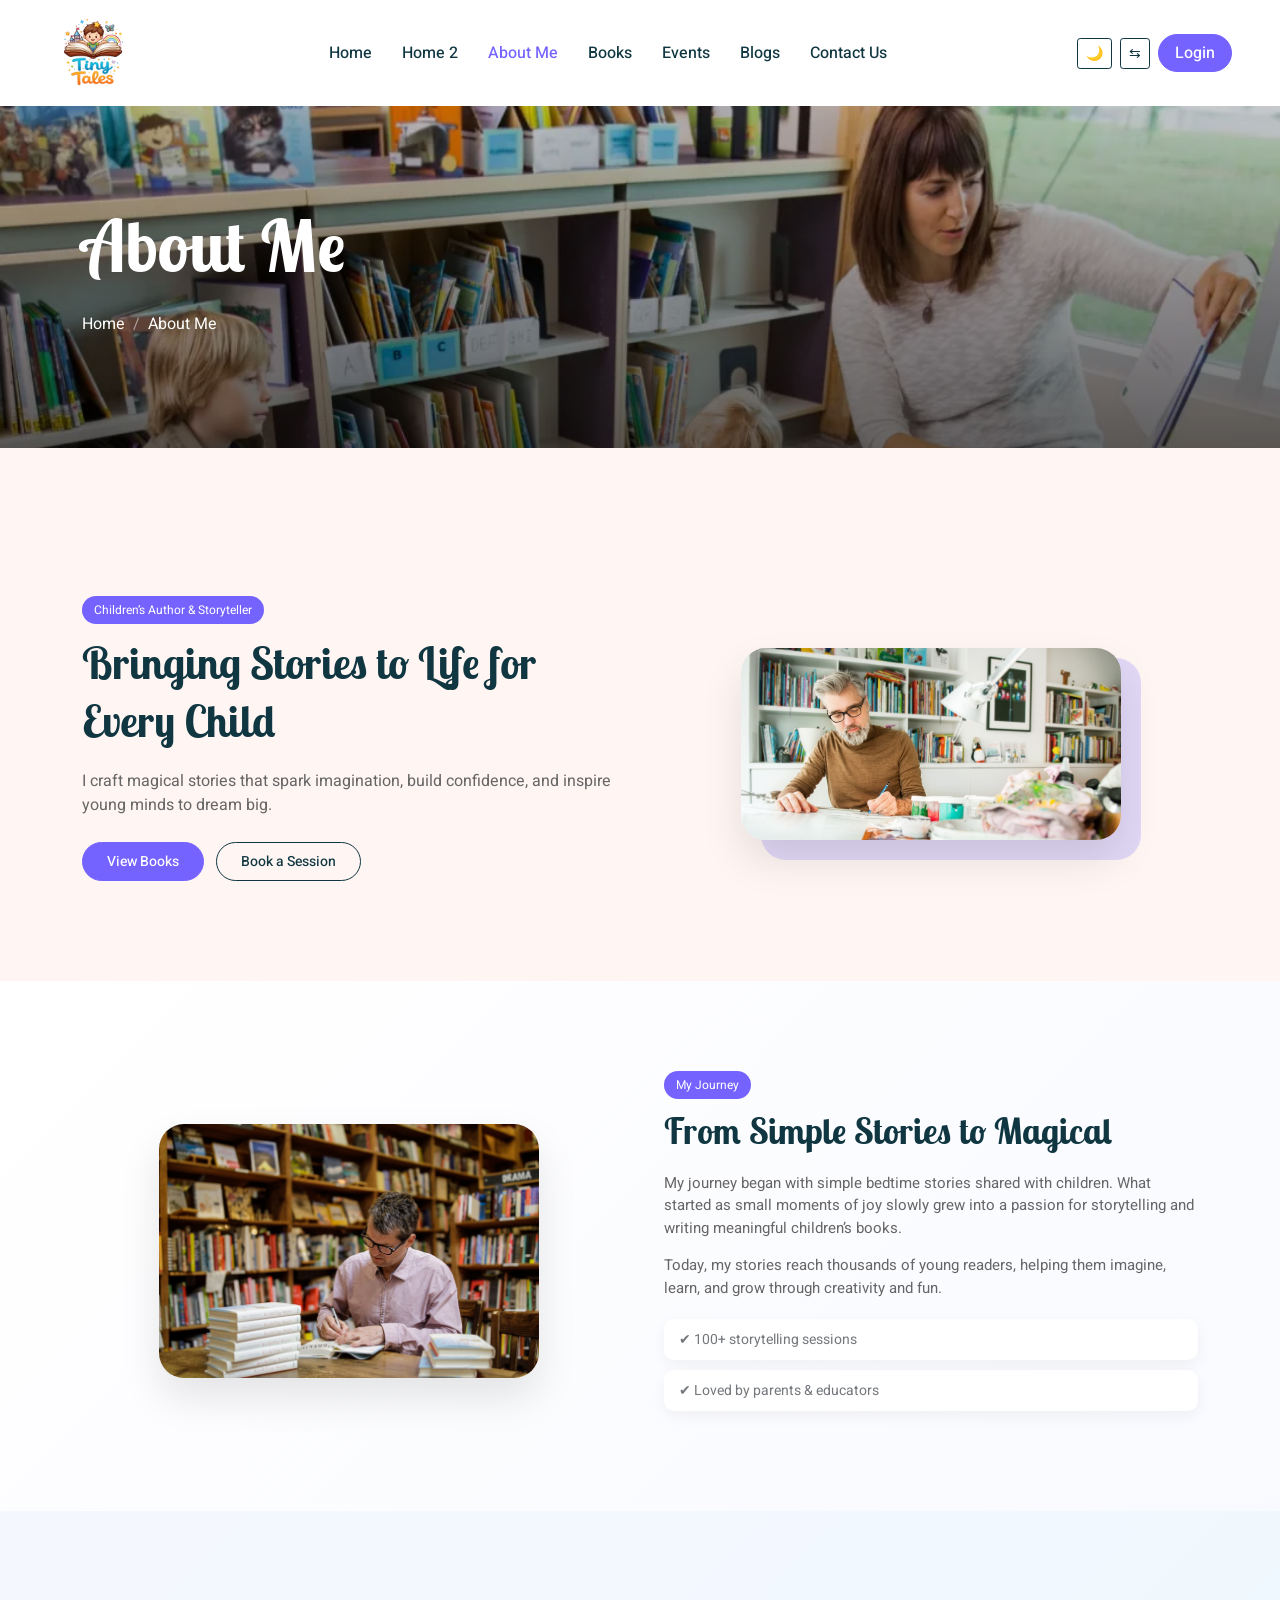
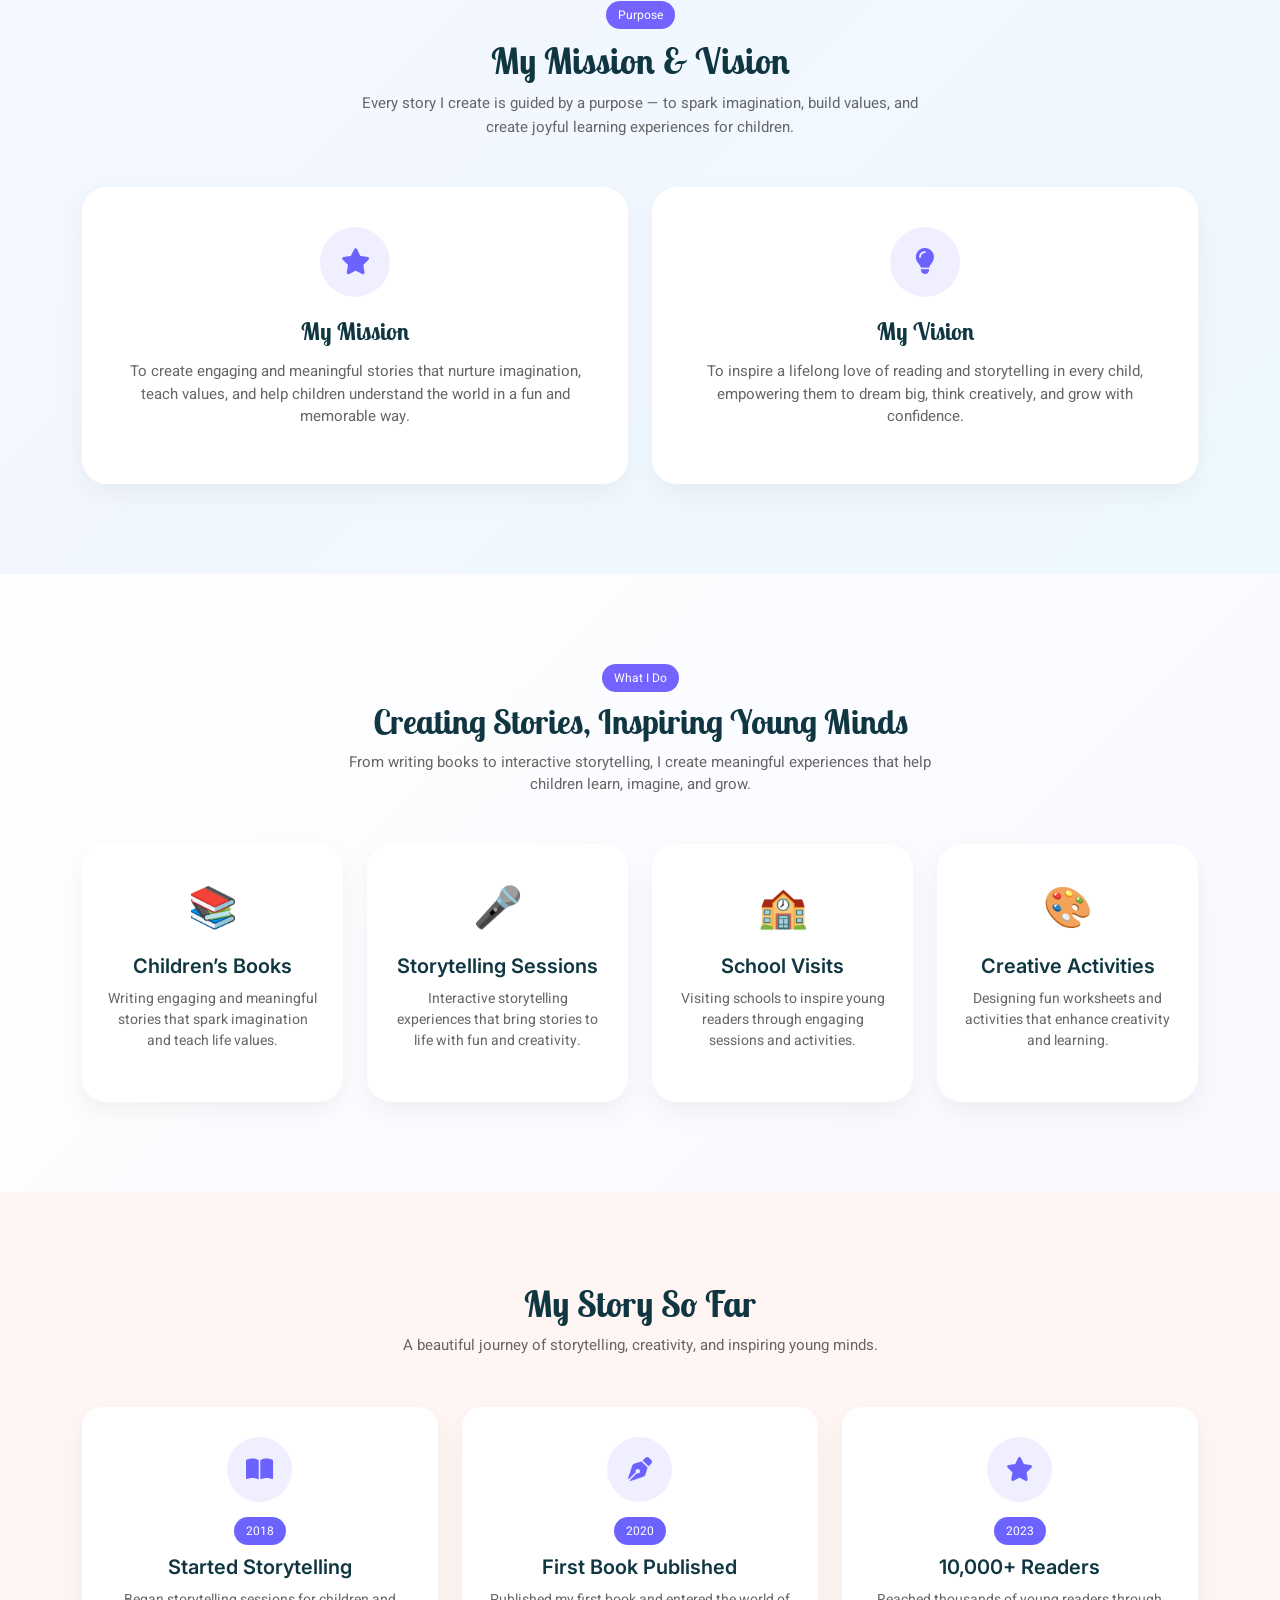
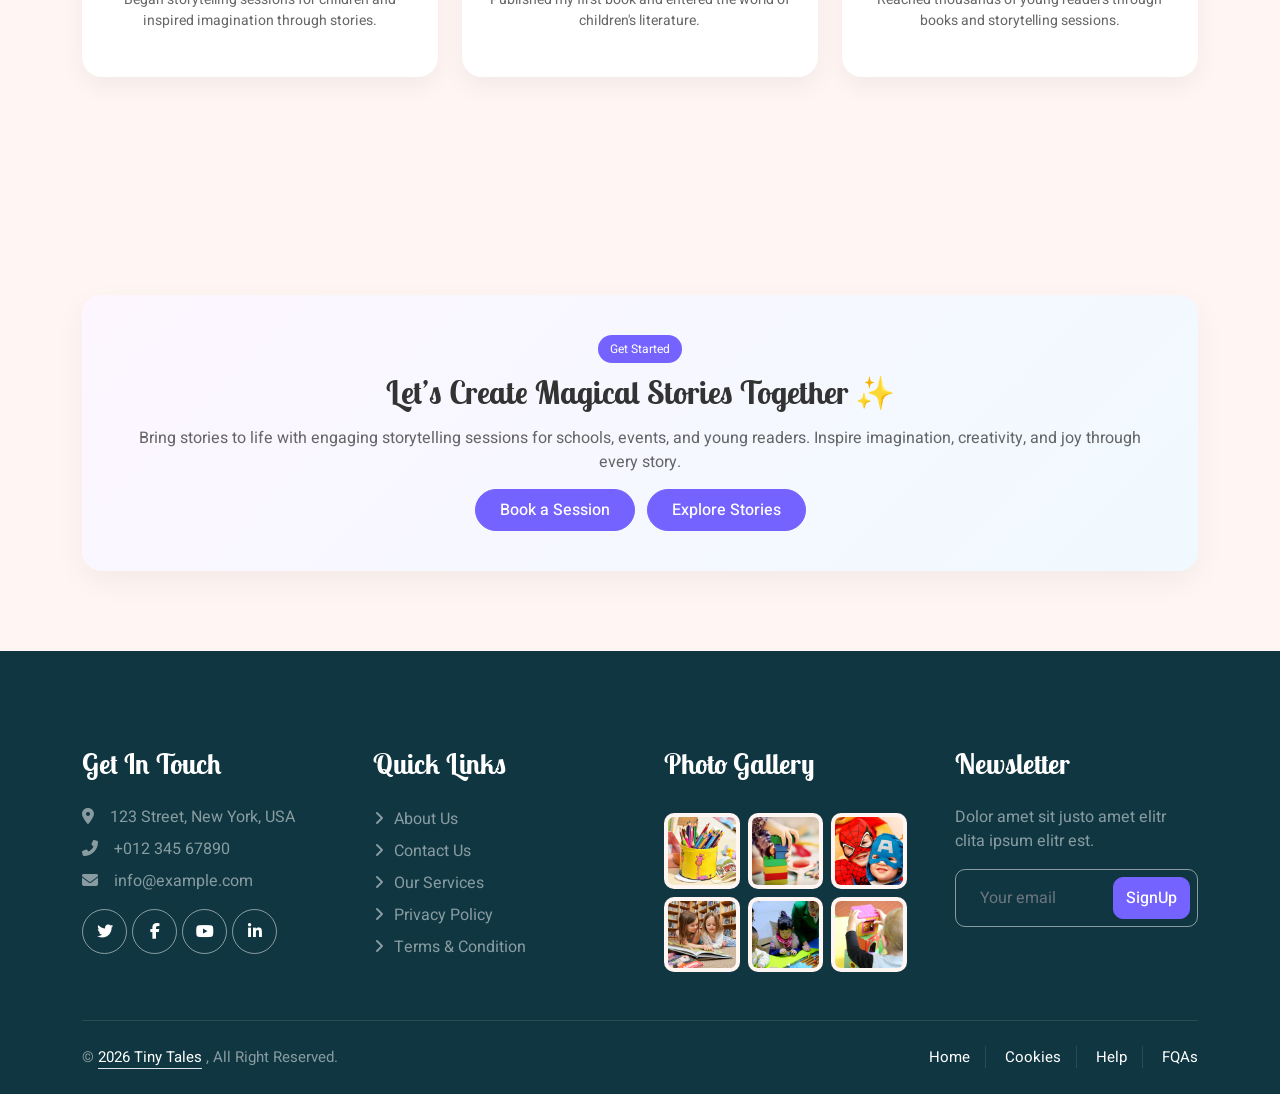
==== about.html @ ae1f5d4c "first commit" ====
<!DOCTYPE html>
<html lang="en">

<head>
    <meta charset="utf-8">
    <title>Tiny Tales</title>
    <meta content="width=device-width, initial-scale=1.0" name="viewport">
    <meta content="" name="keywords">
    <meta content="" name="description">

    <!-- Favicon -->
    <link href="./img/logo1.png" rel="icon">

    <!-- Google Web Fonts -->
    <link rel="preconnect" href="https://fonts.googleapis.com">
    <link rel="preconnect" href="https://fonts.gstatic.com" crossorigin>
    <link href="https://fonts.googleapis.com/css2?family=Heebo:wght@400;500;600&family=Inter:wght@600&family=Lobster+Two:wght@700&display=swap" rel="stylesheet">
    
    <!-- Icon Font Stylesheet -->
    <link href="https://cdnjs.cloudflare.com/ajax/libs/font-awesome/5.10.0/css/all.min.css" rel="stylesheet">
    <link href="https://cdn.jsdelivr.net/npm/bootstrap-icons@1.4.1/font/bootstrap-icons.css" rel="stylesheet">
<link href="https://cdnjs.cloudflare.com/ajax/libs/font-awesome/6.5.0/css/all.min.css" rel="stylesheet">
    <!-- Libraries Stylesheet -->
    <link href="lib/animate/animate.min.css" rel="stylesheet">
    <link href="lib/owlcarousel/assets/owl.carousel.min.css" rel="stylesheet">

    <!-- Customized Bootstrap Stylesheet -->
    <link href="css/bootstrap.min.css" rel="stylesheet">

    <!-- Template Stylesheet -->
    <link href="css/style.css" rel="stylesheet">
</head>

<body>
   
        <!-- Spinner End -->


        <!-- Navbar Start -->
        
<nav class="navbar navbar-expand-lg bg-white navbar-light sticky-top px-4 px-lg-5">
    
    <!-- Logo -->
    <a href="index.html" class="navbar-brand d-flex align-items-center m-0 p-0">
        <img src="./img/logo1.png" alt="Tiny Tales Logo" class="logo-img">
    </a>

    <!-- Toggle -->
    <button class="navbar-toggler" type="button" data-bs-toggle="collapse" data-bs-target="#navbarCollapse">
        <span class="navbar-toggler-icon"></span>
    </button>

    <!-- Menu -->
    <div class="collapse navbar-collapse" id="navbarCollapse">

        <!-- Center menu -->
        <div class="navbar-nav mx-auto text-center">
            <a href="index.html" class="nav-item nav-link ">Home</a>
             <a href="team.html" class="nav-item nav-link">Home 2 </a>
             <a href="about.html" class="nav-item nav-link ">About Me</a>
            <a href="classes.html" class="nav-item nav-link ">Books</a>
             <a href="facility.html" class="nav-item nav-link ">Events</a>
             <a href="appointment.html" class="nav-item nav-link">Blogs</a>
             
            <a href="contact.html" class="nav-item nav-link">Contact Us</a>
        </div>

        <!-- Right side controls -->
        <div class="d-flex align-items-center justify-content-center gap-2 mt-3 mt-lg-0">
            <button id="themeToggle" class="btn btn-sm btn-outline-dark">🌙</button>

            <button id="rtlToggle" class="btn btn-sm btn-outline-dark">
                ⇆
            </button>

            <a href="login.html" class="btn btn-primary rounded-pill px-3">
                Login
            </a>
        </div>

    </div>
</nav>
        <!-- Navbar End -->


        <!-- Page Header End -->
        <div class="container-xxl py-5 page-headerr position-relative mb-5">
            <div class="container py-5">
                <h1 class="display-2 text-white animated slideInDown mb-4">About Me</h1>
                <nav aria-label="breadcrumb animated slideInDown">
                    <ol class="breadcrumb">
                        <li class="breadcrumb-item"><a href="#">Home</a></li>

                        <li class="breadcrumb-item text-white active" aria-current="page">About Me</li>
                    </ol>
                </nav>
            </div>
        </div>
      







<!-- 1. HERO -->
<section class="about-hero-modern">
  <div class="container">
    <div class="row align-items-center g-5">

      <!-- Content -->
   <div class="col-lg-6 text-md-center text-lg-start">

        <span class="tag">Children’s Author & Storyteller</span>

        <h1 class="hero-title">
          Bringing Stories to Life for Every Child 
        </h1>

        <p class="hero-text">
          I craft magical stories that spark imagination, build confidence,
          and inspire young minds to dream big.
        </p>

        <div class="hero-btns">
          <a href="#" class="btn btn-primary rounded-pill px-4 py-2 me-2">
            View Books
          </a>
          <a href="#" class="btn btn-outline-dark rounded-pill px-4 py-2">
            Book a Session
          </a>
        </div>

      </div>

      <!-- Image -->
      <div class="col-lg-6 text-center position-relative">

        <div class="hero-img-wrapper">
          <img src="img/about1.jpg" class="img-fluid hero-img" alt="">
        </div>

      </div>

    </div>
  </div>
</section>
<section class="my-story-section">
  <div class="container">
    <div class="row align-items-center g-5">

      <!-- Image -->
    <div class="col-lg-6 text-center position-relative">
  <div class="hero-img-wrapper">
    <img src="img/journey2.jpg" class="img-fluid hero-img" alt="">
  </div>
</div>

      <!-- Content -->
      <div class="col-lg-6 ">

        <span class="tag ">My Journey</span>

        <h2 class="story-title">
          From Simple Stories to Magical 
        </h2>

        <p class="story-text">
          My journey began with simple bedtime stories shared with children.
          What started as small moments of joy slowly grew into a passion for
          storytelling and writing meaningful children’s books.
        </p>

        <p class="story-text">
          Today, my stories reach thousands of young readers, helping them
          imagine, learn, and grow through creativity and fun.
        </p>

        <!-- Highlights -->
        <div class="story-highlights">

          <div class="highlight-item">
            ✔ 100+ storytelling sessions
          </div>

          <div class="highlight-item">
            ✔ Loved by parents & educators
          </div>

        

        </div>

      </div>

    </div>
  </div>
</section>
<section class="mv-section">
  <div class="container">

    <!-- Title -->
   <div class="text-center mb-5 mv-heading">
  <span class="tag">Purpose</span>

  <h2 class="story-title mb-2">
    My Mission & Vision
  </h2>

  <p class="section-sub mb-0">
    Every story I create is guided by a purpose — to spark imagination,
    build values, and create joyful learning experiences for children.
  </p>
</div>

    <div class="row g-4">

      <!-- Mission -->
      <div class="col-lg-6">
        <div class="mv-card mission-card">

          <div class="mv-icon">
            <i class="fa fa-star"></i>
          </div>

          <h4>My Mission</h4>

          <p>
            To create engaging and meaningful stories that nurture imagination,
            teach values, and help children understand the world in a fun and
            memorable way.
          </p>

        </div>
      </div>

      <!-- Vision -->
      <div class="col-lg-6">
        <div class="mv-card vision-card">

          <div class="mv-icon">
            <i class="fa fa-lightbulb"></i>
          </div>

          <h4>My Vision</h4>

          <p>
            To inspire a lifelong love of reading and storytelling in every child,
            empowering them to dream big, think creatively, and grow with confidence.
          </p>

        </div>
      </div>

    </div>
  </div>
</section>

<section class="what-section">
  <div class="container">

    <!-- Title -->
    <div class="text-center mb-5 what-heading">
      <span class="tag">What I Do</span>
      <h2 class="section-title mb-2">Creating Stories, Inspiring Young Minds</h2>
      <p class="section-sub">
        From writing books to interactive storytelling, I create meaningful
        experiences that help children learn, imagine, and grow.
      </p>
    </div>

    <div class="row g-4">

      <!-- Item 1 -->
      <div class="col-lg-3 col-md-6">
        <div class="what-card text-center">
          <div class="what-icon">📚</div>
          <h5>Children’s Books</h5>
          <p>
            Writing engaging and meaningful stories that spark imagination
            and teach life values.
          </p>
        </div>
      </div>

      <!-- Item 2 -->
      <div class="col-lg-3 col-md-6">
        <div class="what-card text-center">
          <div class="what-icon">🎤</div>
          <h5>Storytelling Sessions</h5>
          <p>
            Interactive storytelling experiences that bring stories to life
            with fun and creativity.
          </p>
        </div>
      </div>

      <!-- Item 3 -->
      <div class="col-lg-3 col-md-6">
        <div class="what-card text-center">
          <div class="what-icon">🏫</div>
          <h5>School Visits</h5>
          <p>
            Visiting schools to inspire young readers through engaging
            sessions and activities.
          </p>
        </div>
      </div>

      <!-- Item 4 -->
      <div class="col-lg-3 col-md-6">
        <div class="what-card text-center">
          <div class="what-icon">🎨</div>
          <h5>Creative Activities</h5>
          <p>
            Designing fun worksheets and activities that enhance creativity
            and learning.
          </p>
        </div>
      </div>

    </div>
  </div>
</section>
<section class="journey-section">
  <div class="container">

    <!-- Title -->
   <div class="text-center  journey-heading">
  <!-- <span class="tag">Journey</span> -->

  <h2 class="story-title">My Story So Far</h2>

  <p class="section-sub mb-0">
    A beautiful journey of storytelling, creativity, and inspiring young minds.
  </p>
</div>

    <div class="row g-4">

      <!-- Item 1 -->
     <div class="col-lg-4 col-md-6">
  <div class="journey-card text-center">
          <div class="icon">
            <i class="fa-solid fa-book-open"></i>
          </div>
          <span class="year">2018</span>
          <h5>Started Storytelling</h5>
          <p>
            Began storytelling sessions for children and inspired imagination through stories.
          </p>
        </div>
      </div>

      <!-- Item 2 -->
      <div class="col-lg-4 col-md-6">
        <div class="journey-card">
          <div class="icon">
            <i class="fa-solid fa-pen-nib"></i>
          </div>
          <span class="year">2020</span>
          <h5>First Book Published</h5>
          <p>
            Published my first book and entered the world of children's literature.
          </p>
        </div>
      </div>

      <!-- Item 3 -->
      <div class="col-lg-4 col-md-6 mx-md-auto">
        <div class="journey-card">
          <div class="icon">
            <i class="fa-solid fa-star"></i>
          </div>
          <span class="year">2023</span>
          <h5>10,000+ Readers</h5>
          <p>
            Reached thousands of young readers through books and storytelling sessions.
          </p>
        </div>
      </div>

    </div>
  </div>
</section>



<section class="about-cta-modern mt-5">
  <div class="container">

    <div class="cta-box text-center">

      <span class="tag">Get Started</span>

      <h2 class="cta-title">
        Let’s Create Magical Stories Together ✨
      </h2>

      <p class="cta-text">
        Bring stories to life with engaging storytelling sessions for schools,
        events, and young readers. Inspire imagination, creativity, and joy
        through every story.
      </p>

      <div class="cta-buttons">
        <a href="#" class="btn btn-primary rounded-pill px-4 py-2 me-2">
          Book a Session
        </a>

        <a href="#" class="btn btn-primary rounded-pill px-4 py-2">
          Explore Stories
        </a>
      </div>

    </div>

  </div>
</section>


        <!-- Footer Start -->
        <div class="container-fluid bg-dark text-white-50 footer pt-5 mt5 wow fadeIn" data-wow-delay="0.1s">
            <div class="container py-5">
                <div class="row g-5">
                    <div class="col-lg-3 col-md-6">
                        <h3 class="text-white mb-4">Get In Touch</h3>
                        <p class="mb-2"><i class="fa fa-map-marker-alt me-3"></i>123 Street, New York, USA</p>
                        <p class="mb-2"><i class="fa fa-phone-alt me-3"></i>+012 345 67890</p>
                        <p class="mb-2"><i class="fa fa-envelope me-3"></i>info@example.com</p>
                        <div class="d-flex pt-2">
                            <a class="btn btn-outline-light btn-social" href=""><i class="fab fa-twitter"></i></a>
                            <a class="btn btn-outline-light btn-social" href=""><i class="fab fa-facebook-f"></i></a>
                            <a class="btn btn-outline-light btn-social" href=""><i class="fab fa-youtube"></i></a>
                            <a class="btn btn-outline-light btn-social" href=""><i class="fab fa-linkedin-in"></i></a>
                        </div>
                    </div>
                    <div class="col-lg-3 col-md-6">
                        <h3 class="text-white mb-4">Quick Links</h3>
                        <a class="btn btn-link text-white-50" href="">About Us</a>
                        <a class="btn btn-link text-white-50" href="">Contact Us</a>
                        <a class="btn btn-link text-white-50" href="">Our Services</a>
                        <a class="btn btn-link text-white-50" href="">Privacy Policy</a>
                        <a class="btn btn-link text-white-50" href="">Terms & Condition</a>
                    </div>
                    <div class="col-lg-3 col-md-6">
                        <h3 class="text-white mb-4">Photo Gallery</h3>
                        <div class="row g-2 pt-2">
                            <div class="col-4">
                                <img class="img-fluid rounded bg-light p-1" src="img/classes-1.jpg" alt="">
                            </div>
                            <div class="col-4">
                                <img class="img-fluid rounded bg-light p-1" src="img/classes-2.jpg" alt="">
                            </div>
                            <div class="col-4">
                                <img class="img-fluid rounded bg-light p-1" src="img/classes-3.jpg" alt="">
                            </div>
                            <div class="col-4">
                                <img class="img-fluid rounded bg-light p-1" src="img/classes-4.jpg" alt="">
                            </div>
                            <div class="col-4">
                                <img class="img-fluid rounded bg-light p-1" src="img/classes-5.jpg" alt="">
                            </div>
                            <div class="col-4">
                                <img class="img-fluid rounded bg-light p-1" src="img/classes-6.jpg" alt="">
                            </div>
                        </div>
                    </div>
                    <div class="col-lg-3 col-md-6">
                        <h3 class="text-white mb-4">Newsletter</h3>
                        <p>Dolor amet sit justo amet elitr clita ipsum elitr est.</p>
                        <div class="position-relative mx-auto" style="max-width: 400px;">
                            <input class="form-control bg-transparent w-100 py-3 ps-4 pe-5" type="text" placeholder="Your email">
                            <button type="button" class="btn btn-primary py-2 position-absolute top-0 end-0 mt-2 me-2">SignUp</button>
                        </div>
                    </div>
                </div>
            </div>
            <div class="container">
                <div class="copyright">
                    <div class="row">
                       <div class="col-md-6 text-center text-md-start mb-3 mb-md-0">
                            &copy; <a class="border-bottom" href="#"> 2026 Tiny Tales</a> , All Right Reserved. 
							
							
                        </div>
                        <div class="col-md-6 text-center text-md-end">
                            <div class="footer-menu">
                                <a href="">Home</a>
                                <a href="">Cookies</a>
                                <a href="">Help</a>
                                <a href="">FQAs</a>
                            </div>
                        </div>
                    </div>
                </div>
            </div>
        </div>
        <!-- Footer End -->


        <!-- Back to Top -->
        <a href="#" class="btn btn-lg btn-primary btn-lg-square back-to-top"><i class="bi bi-arrow-up"></i></a>
    </div>

    <!-- JavaScript Libraries -->
    <script src="https://code.jquery.com/jquery-3.4.1.min.js"></script>
    <script src="https://cdn.jsdelivr.net/npm/bootstrap@5.0.0/dist/js/bootstrap.bundle.min.js"></script>
    <script src="lib/wow/wow.min.js"></script>
    <script src="lib/easing/easing.min.js"></script>
    <script src="lib/waypoints/waypoints.min.js"></script>
    <script src="lib/owlcarousel/owl.carousel.min.js"></script>
  <script src="js/theme-rtl.js"></script>
    <!-- Template Javascript -->
    <script src="js/main.js"></script>
</body>

</html>
---- css/style.css ----
/********** Template CSS **********/
:root {
    --primary: #7563ff;
    --light: #ddd8ff;
    --dark: #103741;
}

.back-to-top {
    position: fixed;
    display: none;
    right: 45px;
    bottom: 45px;
    z-index: 99;
}



.btn-primary {
    background-color: var(--primary) !important;
    border-color: var(--primary) !important;
}

.bg-primary {
    background-color: var(--primary) !important;
}

.text-primary {
    color: var(--primary) !important;
}

.border-primary {
    border-color: var(--primary) !important;
}







.navbar {
    min-height: 60px;
}

.logo-img {
    max-height: 90px;
    width: auto;
     image-rendering: -webkit-optimize-contrast; /* sharper */
}

/* Tablet */
@media (max-width: 1024px) {
    .logo-img {
        max-height: 70px;
    }
}

/* Mobile */
@media (max-width: 768px) {
    .logo-img {
        max-height: 75px;
    }
}
@media (max-width: 991px) {
    .navbar-collapse {
        position: absolute;
        top: 100%;
        left: 0;
        width: 100%;
        background: #ffffff;
        z-index: 999;
        padding: 15px;
        box-shadow: 0 8px 20px rgba(0,0,0,0.1);
    }
}
@media (max-width: 991px) {
    .navbar-nav {
        text-align: center;
    }

    .navbar-nav .nav-link {
        padding: 10px 0;
        font-size: 16px;
    }

    .navbar .d-flex {
        flex-direction: column;
        align-items: center;
    }

    .navbar .btn {
        width: 100%;
        max-width: 200px;
    }
}

.hero-img {
    width: 100%;
    max-width: 500px;
    margin-top: 10px;
    height: auto;
    border-radius: 20px;
    box-shadow: 0 10px 30px rgba(0,0,0,0.1);
}
.author-card {
    background: #fff;
    border-radius: 15px;
    transition: 0.3s;
    height: 100%;
    box-shadow: 0 5px 20px rgba(0,0,0,0.05);
}

.author-card:hover {
    transform: translateY(-10px);
    box-shadow: 0 10px 30px rgba(0,0,0,0.1);
}

.author-card h5 {
    font-weight: 600;
    margin-bottom: 10px;
}

.author-card p {
    font-size: 14px;
    color: #666;
}

/* Mobile */
@media (max-width: 768px) {
    .author-card {
        padding: 20px;
    }
}
.cta-box {
    background: linear-gradient(135deg, #fdf6ff, #f0f9ff);
    border-radius: 20px;
    padding: 40px;
    box-shadow: 0 10px 30px rgba(0,0,0,0.05);
}

.cta-img img {
    width: 100%;
    height: 100%;
    max-height: 350px;
    object-fit: cover;
    border-radius: 15px;
}

.cta-title {
    font-size: 32px;
    font-weight: 700;
    color: #333;
}

.cta-text {
    color: #555;
    margin: 15px 0 25px;
    font-size: 16px;
}

/* Tablet */
@media (max-width: 992px) {
    .cta-title {
        font-size: 26px;
    }
}

/* Mobile */
@media (max-width: 768px) {
    .cta-box {
        padding: 25px;
        text-align: center;
    }

    .cta-img img {
        max-height: 250px;
    }
}
.book-card-elegant {
    background: #ffffff;
    border-radius: 25px;
    overflow: hidden;
    transition: all 0.4s ease;
    box-shadow: 0 10px 30px rgba(0,0,0,0.05);
    height: 100%;
}

.book-card-elegant:hover {
    transform: translateY(-8px);
    box-shadow: 0 20px 40px rgba(0,0,0,0.08);
}

.book-img {
    width: 100%;
    aspect-ratio: 3 / 4;   /* perfect for book covers */
    overflow: hidden;
    border-radius: 20px 20px 0 0;
}

.book-img img {
    width: 100%;
    height: 100%;
    object-fit: cover;
    transition: 0.4s ease;
}

.book-card-elegant:hover .book-img img {
    transform: scale(1.05);
}

/* Body */
.book-body {
    padding: 25px;
    text-align: center;
}

.book-body h5 {
    font-weight: 600;
    margin-bottom: 10px;
}

.book-body p {
    font-size: 14px;
    color: #777;
    margin-bottom: 15px;
}

/* Meta */
.meta {
    display: flex;
    justify-content: center;
    gap: 15px;
    font-size: 13px;
    color: #999;
    margin-bottom: 20px;
}

/* Rounded Button (important) */
.btn-rounded {
    display: inline-block;
    padding: 10px 22px;
    border-radius: 50px;
    background: linear-gradient(135deg, #6C63FF, #8B7CFF);
    color: #fff;
    font-size: 14px;
    transition: 0.3s;
    text-decoration: none;
}

.btn-rounded:hover {
    background: linear-gradient(135deg, #5a52e0, #7a6cff);
    color: #fff;
}

/* Responsive */
@media (max-width: 768px) {
    .book-img img {
        height: 200px;
    }
}
.trust-strip {
    background: linear-gradient(135deg, #f8f9ff, #eef9ff);
    border-radius: 20px;
    padding: 40px 20px;
    box-shadow: 0 10px 30px rgba(0,0,0,0.05);
}

.trust-item h2 {
    font-size: 36px;
    font-weight: 700;
    color: #6C63FF;
    margin-bottom: 5px;
}

.trust-item p {
    font-size: 14px;
    color: #666;
    margin: 0;
}

/* Divider effect (desktop only) */
@media (min-width: 992px) {
    .trust-item {
        border-right: 1px solid rgba(0,0,0,0.05);
    }
    .trust-item:last-child {
        border-right: none;
    }
}

/* Mobile */
@media (max-width: 768px) {
    .trust-item h2 {
        font-size: 28px;
    }
}
/* SECTION */
.about-hero-modern {
    padding: 100px 0;
  
    position: relative;
    overflow: hidden;
}

/* TAG */
.tag {
    display: inline-block;
    background: rgba(108, 99, 255, 0.1);
    color: #6C63FF;
    padding: 6px 14px;
    border-radius: 50px;
    font-size: 13px;
    margin-bottom: 15px;
}

/* TITLE */
.hero-title {
    font-size: 44px;
    font-weight: 700;
    line-height: 1.3;
    margin-bottom: 20px;
    text-align: start;
}

/* TEXT */
.hero-text {
    font-size: 16px;
    color: #666;
    margin-bottom: 25px;
}

/* IMAGE WRAPPER */
.hero-img-wrapper {
    position: relative;
    display: inline-block;
}

/* IMAGE */
.hero-img {
    max-width: 380px;
    border-radius: 25px;
    box-shadow: 0 20px 40px rgba(0,0,0,0.1);
    transition: 0.4s;
}

/* FLOAT EFFECT */
.hero-img-wrapper::before {
    content: "";
    position: absolute;
    width: 100%;
    height: 100%;
    background: #6C63FF;
    top: 20px;
    left: 20px;
    border-radius: 25px;
    z-index: -1;
    opacity: 0.2;
}

/* HOVER */
.hero-img:hover {
    transform: translateY(-10px);
}

/* BUTTONS */
.hero-btns .btn {
    font-size: 14px;
}

/* RESPONSIVE */
@media (max-width: 768px) {

    .about-hero-modern {
        text-align: center;
        padding: 70px 0;
    }

    .hero-title {
        font-size: 28px;
    }

    .hero-img {
        margin-top: 30px;
    }

    .hero-img-wrapper::before {
        top: 10px;
        left: 10px;
    }
}
/* SECTION */
.my-story-section {
    padding: 90px 0;
    background: linear-gradient(135deg, #ffffff, #f9faff);
}

/* TAG */
.tag {
    display: inline-block;
    background: rgba(108, 99, 255, 0.1);
    color: #6C63FF;
    padding: 6px 14px;
    border-radius: 50px;
    font-size: 13px;
    margin-bottom: 15px;
}

/* TITLE */
.story-title {
    font-size: 36px;
    font-weight: 700;
    margin-bottom: 20px;
}

/* TEXT */
.story-text {
    color: #666;
    font-size: 15px;
    margin-bottom: 15px;
}

/* IMAGE */
.story-img-wrapper {
    position: relative;
    display: inline-block;
}

.story-img {
    max-width: 400px;
    border-radius: 25px;
    box-shadow: 0 20px 40px rgba(0,0,0,0.1);
}

/* BACK SHAPE */
.story-img-wrapper::before {
    content: "";
    position: absolute;
    width: 100%;
    height: 100%;
    background: #6C63FF;
    top: 20px;
    left: 20px;
    border-radius: 25px;
    z-index: -1;
    opacity: 0.2;
}

/* HIGHLIGHTS */
.story-highlights {
    margin-top: 20px;
}

.highlight-item {
    background: #fff;
    padding: 10px 15px;
    border-radius: 10px;
    margin-bottom: 10px;
    font-size: 14px;
    box-shadow: 0 5px 15px rgba(0,0,0,0.05);
}

/* RESPONSIVE */
@media (max-width: 768px) {

    .my-story-section {
        text-align: center;
        padding: 60px 0;
    }

    .story-title {
        font-size: 26px;
    }

    .story-img {
        margin-bottom: 30px;
    }

    .story-img-wrapper::before {
        top: 10px;
        left: 10px;
    }
}
/* SECTION */
.mv-section {
    padding: 90px 0;
    background: linear-gradient(135deg, #f5f7ff, #eef9ff);
}

/* TITLE */
.section-title {
    font-size: 34px;
    font-weight: 700;
}

.section-sub {
    color: #666;

    font-size: 15px;
}

/* TAG */
.tag {
    display: inline-block;
    background: rgba(108, 99, 255, 0.1);
    color: #6C63FF;
    padding: 6px 14px;
    border-radius: 50px;
    font-size: 13px;
    margin-bottom: 10px;
}

/* CARD */
.mv-card {
    background: #fff;
    padding: 40px;
    border-radius: 25px;
    text-align: center;
    position: relative;
    overflow: hidden;
    transition: 0.4s;
    box-shadow: 0 10px 30px rgba(0,0,0,0.05);
}

/* ICON */
.mv-icon {
    width: 70px;
    height: 70px;
    background: rgba(108, 99, 255, 0.1);
    color: #6C63FF;
    font-size: 26px;
    display: flex;
    align-items: center;
    justify-content: center;
    border-radius: 50%;
    margin: 0 auto 20px;
}

/* TEXT */
.mv-card h4 {
    font-weight: 600;
    margin-bottom: 15px;
}

.mv-card p {
    color: #666;
    font-size: 15px;
}

/* HOVER EFFECT */
.mv-card:hover {
    transform: translateY(-10px);
    box-shadow: 0 20px 50px rgba(0,0,0,0.1);
}

/* GRADIENT BORDER EFFECT */
.mv-card::before {
    content: "";
    position: absolute;
    inset: 0;
    border-radius: 25px;
    padding: 2px;
    background: linear-gradient(135deg,#6C63FF,#8B7CFF);
    -webkit-mask:
        linear-gradient(#fff 0 0) content-box,
        linear-gradient(#fff 0 0);
    -webkit-mask-composite: xor;
            mask-composite: exclude;
    opacity: 0;
    transition: 0.3s;
}

.mv-card:hover::before {
    opacity: 1;
}

/* RESPONSIVE */
@media (max-width: 768px) {

    .mv-section {
        padding: 60px 0;
    }

    .section-title {
        font-size: 26px;
    }

    .mv-card {
        padding: 25px;
    }
}
/* reduce gap between heading & text */
.mv-heading .section-title {
    margin-bottom: 8px;   /* reduce space */
}

.mv-heading .section-sub {
    margin-top: 0;
    line-height: 1.6;
    max-width: 600px;
    margin-left: auto;
    margin-right: auto;
}
/* SECTION */
.what-section {
    padding: 90px 0;
    background: linear-gradient(135deg, #ffffff, #f7f9ff);
}

/* HEADING */
.what-heading .section-title {
    font-size: 34px;
    font-weight: 700;
}

.what-heading .section-sub {
    color: #666;
    max-width: 600px;
    margin: auto;
}

/* CARD */
.what-card {
    background: #fff;
    padding: 35px 25px;
    border-radius: 25px;
    transition: 0.4s;
    box-shadow: 0 10px 25px rgba(0,0,0,0.05);
    height: 100%;
}

/* ICON */
.what-icon {
    font-size: 40px;
    margin-bottom: 15px;
}

/* TITLE */
.what-card h5 {
    font-weight: 600;
    margin-bottom: 10px;
}

/* TEXT */
.what-card p {
    font-size: 14px;
    color: #666;
}

/* HOVER EFFECT */
.what-card:hover {
    transform: translateY(-10px);
    box-shadow: 0 20px 45px rgba(0,0,0,0.1);
}

/* RESPONSIVE */
@media (max-width: 768px) {
    .what-section {
        padding: 60px 0;
    }

    .what-heading .section-title {
        font-size: 26px;
    }
}
/* ICON */
.journey-card .icon {
    width: 70px;
    height: 70px;
    margin: 0 auto 15px;
    border-radius: 50%;
    background: rgba(108, 99, 255, 0.1);
    color: #6C63FF;
    display: flex;
    align-items: center;
    justify-content: center;
    font-size: 26px;
    transition: 0.3s;
}

/* HOVER ICON */
.journey-card:hover .icon {
    background: #6C63FF;
    color: #fff;
    transform: scale(1.1);
}
.journey-heading .section-title {
    margin-bottom: 6px;
}

.journey-heading .section-sub {
    margin-top: 0;
    line-height: 1.5;
    max-width: 600px;
    margin-left: auto;
    margin-right: auto;
}
/* CARD */
.journey-card {
    background: #fff;
    padding: 30px 20px;
    border-radius: 20px;
    text-align: center;
    transition: 0.3s;
    box-shadow: 0 10px 25px rgba(0,0,0,0.05);
    height: 100%;
}

/* ICON */
.journey-card .icon {
    width: 65px;
    height: 65px;
    border-radius: 50%;
    background: rgba(108, 99, 255, 0.1);
    color: #6C63FF;
    display: flex;
    align-items: center;
    justify-content: center;
    font-size: 24px;
    margin: 0 auto 15px;
}

/* YEAR */
.journey-card .year {
    display: inline-block;
    background: #6C63FF;
    color: #fff;
    padding: 4px 12px;
    border-radius: 20px;
    font-size: 12px;
    margin-bottom: 10px;
}

/* TEXT */
.journey-card h5 {
    font-weight: 600;
    margin-bottom: 8px;
}

.journey-card p {
    font-size: 14px;
    color: #666;
}

/* HOVER */
.journey-card:hover {
    transform: translateY(-8px);
    box-shadow: 0 20px 40px rgba(0,0,0,0.08);
}

.journey-card:hover .icon {
    background: #6C63FF;
    color: #fff;
}

/* RESPONSIVE */
@media (max-width:768px){
    .journey-card {
        padding: 25px 15px;
    }
}
/* ================= SECTION ================= */
.journey-section {
    padding: 90px 0;
}

/* ================= HEADING ================= */
.journey-heading {
    margin-bottom: 50px;
}

.journey-heading .tag {
    display: inline-block;
    margin-bottom: 10px;
    padding: 5px 14px;
    background: #eee;
    border-radius: 50px;
    font-size: 13px;
}

.journey-heading .story-title {
    margin-bottom: 8px;
    font-weight: 700;
}

.journey-heading .section-sub {
    max-width: 600px;
    margin: 0 auto;
    line-height: 1.6;
    color: #666;
}

/* ================= CARD ================= */
.journey-card {
    background: #fff;
    padding: 30px 25px;
    border-radius: 20px;
    transition: 0.3s;
    height: 100%;
    box-shadow: 0 10px 25px rgba(0,0,0,0.05);
}

/* ICON */
.journey-card .icon {
    width: 65px;
    height: 65px;
    margin: 0 auto 15px;
    border-radius: 50%;
    background: rgba(108, 99, 255, 0.1);
    color: #6C63FF;
    display: flex;
    align-items: center;
    justify-content: center;
    font-size: 24px;
}

/* YEAR */
.journey-card .year {
    display: inline-block;
    margin-bottom: 10px;
    padding: 5px 12px;
    border-radius: 20px;
    background: #6C63FF;
    color: #fff;
    font-size: 12px;
}

/* TEXT */
.journey-card h5 {
    margin-bottom: 10px;
    font-weight: 600;
}

.journey-card p {
    color: #666;
    font-size: 14px;
}

/* HOVER */
.journey-card:hover {
    transform: translateY(-8px);
    box-shadow: 0 20px 40px rgba(0,0,0,0.1);
}

.journey-card:hover .icon {
    background: #6C63FF;
    color: #fff;
}
.books-page {
  background: #fff;
}

/* CARD */
.book-card {
  background: #fff;
  border-radius: 20px;
  overflow: hidden;
  transition: 0.3s;
  box-shadow: 0 10px 25px rgba(0,0,0,0.05);
  height: 100%;
}

.book-img {
  height: 260px;
  overflow: hidden;
}

.book-img img {
  width: 100%;
  height: 100%;
  object-fit: cover;
  transition: 0.4s;
}

.book-body {
  padding: 20px;
  text-align: center;
}

.book-body h5 {
  font-weight: 600;
  margin-bottom: 6px;
}

.meta {
  font-size: 13px;
  color: #6C63FF;
  margin-bottom: 15px;
}

/* BUTTON */
.btn-rounded {
  padding: 8px 18px;
  border-radius: 50px;
  background: #6C63FF;
  color: #fff;
  text-decoration: none;
  display: inline-block;
}
.book-img {
  width: 100%;
  aspect-ratio: 2 / 3;   /* 👈 perfect for books */
  overflow: hidden;
  border-radius: 16px 16px 0 0;
  background: #f5f5f5;
}

.book-img img {
  width: 100%;
  height: 100%;
  object-fit: cover;
  object-position: center;
  display: block;
}
/* HOVER */
.book-card:hover {
  transform: translateY(-8px);
}

.book-card:hover img {
  transform: scale(1.08);
}

/* DARK MODE */
html[data-theme="dark"] .books-page {
  background: #000;
}

html[data-theme="dark"] .book-card {
  background: #111;
  border: 1px solid rgba(255,255,255,0.08);
}

html[data-theme="dark"] .book-body h5 {
  color: #fff;
}

html[data-theme="dark"] .meta {
  color: #8B7CFF;
}
/* GLOBAL */
section {
  padding: 80px 0;
}

.section-title h2 {
  font-size: 32px;
  font-weight: 700;
  margin-bottom: 10px;
}

/* .section-title p {
  color: #777;
  max-width: 600px;
  margin: auto;
} */

/* WHY BOOKS */
.why-books {
  background: linear-gradient(to right, #f9fafc, #eef1f5);
}

.why-card {
  background: rgba(255,255,255,0.7);
  backdrop-filter: blur(10px);
  border-radius: 20px;
  padding: 30px;
  text-align: center;
  transition: 0.3s;
  box-shadow: 0 10px 25px rgba(0,0,0,0.08);
}

.why-card:hover {
  transform: translateY(-10px);
  box-shadow: 0 20px 40px rgba(0,0,0,0.12);
}

.why-card .icon {
  font-size: 40px;
  margin-bottom: 15px;
}

/* AUTHOR SECTION */
.author-section {
  background: #fff;
}

.author-img {
  border-radius: 20px;
  overflow: hidden;
  box-shadow: 0 15px 40px rgba(0,0,0,0.1);
}

.author-img img {
  width: 100%;
  height: 100%;
  object-fit: cover;
}

.author-content h2 {
  font-size: 30px;
  margin-bottom: 20px;
}

.author-content p {
  color: #555;
  line-height: 1.7;
}

/* VIDEO */
.video-section {
  background: linear-gradient(to right, #f1f4f9, #e8ecf2);
}

.video-wrapper {
  margin-top: 30px;
  border-radius: 20px;
  overflow: hidden;
  box-shadow: 0 15px 40px rgba(0,0,0,0.15);
}

.video-wrapper iframe {
  width: 100%;
  height: 450px;
  border: none;
}

/* RESPONSIVE */
@media(max-width:768px){

  section {
    padding: 60px 0;
  }

  .section-title h2 {
    font-size: 24px;
  }

  .video-wrapper iframe {
    height: 250px;
  }

  .author-content {
    text-align: center;
  }

}

/* SECTION */
.section {
  padding: 80px 0;
}

/* TITLE */
.section-title {
  max-width: 650px;
  margin: 0 auto 50px;
}
.section-title h2 {
  font-size: 34px;
  font-weight: 700;
}
/* .section-title p {
  color: #777;
} */

/* CARD */
.event-card {
  height: 100%;
  background: #fff;
  padding: 28px;
  border-radius: 20px;
  display: flex;
  flex-direction: column;
  justify-content: space-between;
  box-shadow: 0 10px 25px rgba(0,0,0,0.08);
  transition: 0.35s;
  position: relative;
  overflow: hidden;
}

/* HOVER EFFECT */
.event-card:hover {
  transform: translateY(-10px);
  box-shadow: 0 20px 45px rgba(0,0,0,0.12);
}

/* TOP AREA */
.card-top {
  display: flex;
  justify-content: space-between;
  align-items: center;
  margin-bottom: 15px;
}

.icon {
  font-size: 28px;
}

.badge {
  background: #eef2ff;
  color: #4f46e5;
  padding: 6px 12px;
  border-radius: 20px;
  font-size: 13px;
  font-weight: 500;
}

/* TITLE */
.event-card h5 {
  font-size: 20px;
  margin-bottom: 10px;
}

/* META */
.meta {
  display: flex;
  gap: 15px;
  font-size: 14px;
  color: #666;
  margin-bottom: 12px;
  justify-content: flex-start;
}

/* DESCRIPTION */
.event-card p {
  font-size: 14px;
  color: #555;
  line-height: 1.6;
}

/* RESPONSIVE */
@media(max-width:768px){
  .section {
    padding: 60px 0;
  }

  .event-card {
    text-align: center;
  }

  .card-top {
    justify-content: center;
    gap: 10px;
  }

  .meta {
    justify-content: center;
  }
}
/* SECTION */
.included-section {
  padding: 80px 0;
  background: linear-gradient(to right, #f8fafc, #eef2f7);
}

/* TITLE */
.section-title {
  max-width: 650px;
  margin: 0 auto 50px;
}
.section-title h2 {
  font-size: 34px;
  font-weight: 700;
}
/* .section-title p {
  color: #777;
} */

/* CARD */
.include-card {
  background: #fff;
  padding: 30px 20px;
  border-radius: 20px;
  text-align: center;
  height: 100%;
  transition: 0.35s;
  box-shadow: 0 10px 25px rgba(0,0,0,0.08);
  position: relative;
  overflow: hidden;
}

/* ICON */
.include-card .icon {
  font-size: 32px;
  margin-bottom: 15px;
}

/* TITLE */
.include-card h6 {
  font-size: 16px;
  font-weight: 600;
  margin-bottom: 10px;
}

/* TEXT */
.include-card p {
  font-size: 14px;
  color: #666;
  line-height: 1.6;
}

/* HOVER EFFECT */
.include-card:hover {
  transform: translateY(-10px);
  box-shadow: 0 20px 40px rgba(0,0,0,0.12);
}

/* SUBTLE TOP GLOW */
.include-card::before {
  content: "";
  position: absolute;
  top: 0;
  left: 0;
  height: 4px;
  width: 100%;
  background: linear-gradient(to right, #4f46e5, #06b6d4);
}

/* RESPONSIVE */
@media(max-width:768px){
  .included-section {
    padding: 60px 0;
  }

  .include-card {
    text-align: center;
  }
}

/* SECTION */
.req-price-section {
  padding: 80px 0;
  background: linear-gradient(to right, #f8fafc, #eef2f7);
}

/* TITLE */
.section-title {
  max-width: 650px;
  margin: 0 auto 50px;
}
.section-title h2 {
  font-size: 34px;
  font-weight: 700;
}
.section-title p {
  color: #777;
}

/* CARD */
.info-card {
  height: 100%;
  background: #fff;
  padding: 30px;
  border-radius: 20px;
  box-shadow: 0 12px 30px rgba(0,0,0,0.08);
  transition: 0.3s;
}

.info-card:hover {
  transform: translateY(-8px);
  box-shadow: 0 20px 45px rgba(0,0,0,0.12);
}

/* HIGHLIGHT CARD */
.highlight {
  border: 2px solid --primary;
  position: relative;
}

/* PRICE TOP */
.price-top {
  display: flex;
  justify-content: space-between;
  align-items: center;
}

.badge {
  background: var(--primary);
  color: #fff;
  padding: 6px 12px;
  border-radius: 20px;
  font-size: 12px;
}

/* PRICE BOX */
.price-box {
  margin: 20px 0;
}
.price-box h2 {
  font-size: 40px;
  color: var(--primary);
  font-weight: 700;
}
.price-box p {
  color: #777;
}

/* LIST */
.clean-list {
  list-style: none;
  padding: 0;
  margin: 20px 0;
}
.clean-list li {
  padding: 8px 0;
  color: #444;
}

/* NOTE */
.note {
  margin-top: 15px;
  font-size: 14px;
  color: #666;
}

/* TRAVEL */
.travel {
  font-size: 14px;
  color: #555;
}




/* RESPONSIVE */
@media(max-width:768px){
  .req-price-section {
    padding: 60px 0;
  }

  .info-card {
    text-align: center;
  }

  .price-top {
    flex-direction: column;
    gap: 10px;
  }
}
/* TITLE */
.card-title {
  display: flex;
  align-items:left;
  gap: 10px;
  font-size: 22px;
  margin-bottom: 20px;
}

/* TITLE ICON */
.icon-box {
  background: #eef2ff;
  color: #4f46e5;
  padding: 8px 12px;
  border-radius: 10px;
  font-size: 18px;
}

/* LIST */
.clean-list {
  list-style: none;
  padding: 0;
  margin: 0;
}

/* LIST ITEM */
.clean-list li {
  display: flex;
  gap: 12px;
  margin-bottom: 18px;
  align-items: flex-start;
}

/* ICON */
.list-icon {
  font-size: 18px;
  background: #f1f5f9;
  padding: 10px;
  border-radius: 10px;
  flex-shrink: 0;
}

/* TEXT BLOCK */
.clean-list li div strong {
  display: block;
  font-size: 15px;
  margin-bottom: 3px;
}

.clean-list li div p {
  margin: 0;
  font-size: 13px;
  color: #666;
}

/* NOTE */
.note {
  margin-top: 15px;
  font-size: 14px;
  color: #555;
  background: #f8fafc;
  padding: 12px;
  border-radius: 10px;
}

/* SECTION */
.booking {
  padding: 80px 0;
  background: linear-gradient(to right, #f8fafc, #eef2f7);
}

/* FORM BOX */
.form-box {
  max-width: 900px;
  margin: auto;
  background: #fff;
  padding: 40px;
  border-radius: 20px;
  box-shadow: 0 15px 40px rgba(0,0,0,0.08);
}

/* FORM GROUP */
.form-group {
  position: relative;
}

/* INPUT */
.form-group input,
.form-group select,
.form-group textarea {
  width: 100%;
  padding: 14px 12px;
  border: 1px solid #ddd;
  border-radius: 10px;
  outline: none;
  font-size: 14px;
  background: transparent;
}

/* LABEL */
.form-group label {
  position: absolute;
  left: 12px;
  top: 14px;
  color: #777;
  font-size: 14px;
  transition: 0.3s;
  background: #fff;
  padding: 0 5px;
  pointer-events: none;
}

/* FLOAT EFFECT */
.form-group input:focus + label,
.form-group input:valid + label,
.form-group textarea:focus + label,
.form-group textarea:valid + label,
.form-group select:focus + label,
.form-group label.active {
  top: -8px;
  font-size: 12px;
  color: var(--primary);
}

/* FOCUS BORDER */
.form-group input:focus,
.form-group textarea:focus,
.form-group select:focus {
  border-color: var(--primary);
}

/* BUTTON */
.btn-main {
  background: var(--primary);
  color: #fff;
  border: none;
  padding: 14px 40px;
  border-radius: 30px;
  font-size: 15px;
  transition: 0.3s;
}

.btn-main:hover {
  background: #0b5ed7;
}

/* RESPONSIVE */
@media(max-width:768px){
  .form-box {
    padding: 25px;
  }

  .booking {
    padding: 60px 0;
  }
}
/* SECTION */
.past-events {
  padding: 80px 0;
  background: #f8fafc;
}

/* GALLERY */
.event-gallery {
  position: relative;
  border-radius: 18px;
  overflow: hidden;
}

.event-gallery img {
  width: 100%;
  height: 260px;
  object-fit: cover;
  transition: 0.4s;
}

/* OVERLAY */
.overlay {
  position: absolute;
  bottom: 0;
  left: 0;
  width: 100%;
  padding: 20px;
  background: linear-gradient(to top, rgba(0,0,0,0.9), transparent);
  color: #fff;
  opacity: 0;
  transition: 0.3s;
}
.overlay h6{
    color:#fff;
}
/* HOVER */
.event-gallery:hover img {
  transform: scale(1.1);
}

.event-gallery:hover .overlay {
  opacity: 1;
}

/* HIGHLIGHTS */
.highlights {
  margin-top: 60px;
}

.highlights h3 {
  font-size: 32px;
  color: var(--primary);
}

.highlights p {
  color: #555;
}

/* RESPONSIVE */
@media(max-width:768px){
  .event-gallery img {
    height: 200px;
  }
}
/* SECTION */
.faq-section {
  padding: 80px 0;
}

/* BOX */
.faq-box {
  max-width: 800px;
  margin: auto;
}

/* ITEM */
.faq-item {
  border-bottom: 1px solid #ddd;
}

/* QUESTION */
.faq-question {
  width: 100%;
  text-align: left;
  padding: 15px;
  font-size: 16px;
  background: none;
  border: none;
  display: flex;
  justify-content: space-between;
  cursor: pointer;
}

/* ANSWER */
.faq-answer {
  max-height: 0;
  overflow: hidden;
  transition: 0.3s;
}

.faq-answer p {
  padding: 10px 15px;
  color: #555;
}

/* ACTIVE */
.faq-item.active .faq-answer {
  max-height: 200px;
}

.faq-item.active span {
  transform: rotate(45deg);
}

/* RESPONSIVE */
@media(max-width:768px){
  .faq-section {
    padding: 60px 0;
  }
}
/* HERO */
.blog-hero {
  padding: 80px 0;
  background: linear-gradient(to right, #eef2ff, #f8fafc);
}
.blog-hero h1 {
  font-size: 42px;
  font-weight: 700;
}
.blog-hero p {
  color: #666;
}

/* FEATURED */
.featured-post {
  margin-top: 50px;
  padding: 30px;
  border-radius: 20px;
  background: #fff;
  box-shadow: 0 10px 30px rgba(0,0,0,0.08);
}
.featured-post img {
  border-radius: 15px;
}
.tag {
  background: var(--primary);
  color: #fff;
  padding: 5px 12px;
  border-radius: 20px;
  font-size: 12px;
}

/* BLOG CARD */
.blog-card {
  background: #fff;
  border-radius: 18px;
  overflow: hidden;
  transition: 0.3s;
  box-shadow: 0 10px 25px rgba(0,0,0,0.08);
}
.blog-card img {
  width: 100%;
  height: 220px;
  object-fit: cover;
}
.blog-card:hover {
  transform: translateY(-8px);
}

/* CONTENT */
.blog-content {
  padding: 20px;
}
.category {
  font-size: 12px;
  color:var(--primary);
}
.blog-content h5 {
  margin: 10px 0;
}
.blog-content p {
  font-size: 14px;
  color: #666;
}
.blog-content a {
  font-size: 14px;
  color:var(--primary);
  text-decoration: none;
}

/* BUTTON */
.btn-main {
  background: var(--primary);
  color: #fff;
  padding: 12px 25px;
  border-radius: 30px;
  text-decoration: none;
}
.btn-main:hover {
  background: var(--primary);
}

/* NEWSLETTER */
.newsletter {
  margin-top: 80px;
  padding: 60px 0;
  background: linear-gradient(to right, var(--primary), #2563eb);
  color: #fff;
}
.newsletter-form {
  margin-top: 20px;
  display: flex;
  justify-content: center;
}
.newsletter-form input {
  padding: 12px;
  border: none;
  width: 250px;
  border-radius: 25px 0 0 25px;
}
.newsletter-form button {
  padding: 12px 20px;
  border: none;
  background: #000;
  color: #fff;
  border-radius: 0 25px 25px 0;
}

/* RESPONSIVE */
@media(max-width:768px){
  .blog-hero h1 {
    font-size: 28px;
  }

  .newsletter-form {
    flex-direction: column;
    gap: 10px;
  }

  .newsletter-form input,
  .newsletter-form button {
    width: 100%;
    border-radius: 25px;
  }
}
/* SECTION */
.newsletter-modern {
  padding: 80px 0;
  /* background: linear-gradient(135deg, #eef2ff, #f8fafc); */
}

/* BOX */
.newsletter-box {
  background: var(--primary);
  border-radius: 25px;
  padding: 50px;
  color: #fff;
  position: relative;
  overflow: hidden;
}

/* LEFT */
.news-content h2 {
  font-size: 32px;
  margin-bottom: 15px;
  color: #fff;
}

.news-content p {
  opacity: 0.9;
}

.news-points {
  list-style: none;
  padding: 0;
  margin-top: 20px;
}

.news-points li {
  margin-bottom: 10px;
  font-size: 14px;
}

/* CARD */
.newsletter-card {
  background: rgba(255,255,255,0.15);
  backdrop-filter: blur(12px);
  padding: 30px;
  border-radius: 20px;
}
.newsletter-card h4{
    color: #fff;
}
/* FORM */
.input-group {
  display: flex;
  margin-top: 15px;
}

.input-group input {
  flex: 1;
  padding: 14px;
  border: none;
  border-radius: 30px 0 0 30px;
  outline: none;
}

.input-group button {
  border: none;
  padding: 0 25px;
  background: #000;
  color: #fff;
  border-radius: 0 30px 30px 0;
  font-size: 18px;
  transition: 0.3s;
}

.input-group button:hover {
  background: #111;
}

/* PRIVACY */
.privacy {
  font-size: 12px;
  margin-top: 10px;
  opacity: 0.8;
}

/* RESPONSIVE */
@media(max-width:768px){
  .newsletter-box {
    padding: 30px;
    text-align: center;
  }

  .input-group {
    flex-direction: column;
    gap: 10px;
  }

  .input-group input,
  .input-group button {
    border-radius: 30px;
    width: 100%;
  }
}
/* SECTION */
.hero-modern {
  position: relative;
  padding: 120px 0 80px;
  overflow: hidden;
  background: linear-gradient(135deg, #eef2ff, #f8fafc);
}

/* BACKGROUND SHAPE */
.hero-bg {
  position: absolute;
  top: -100px;
  right: -100px;
  width: 400px;
  height: 400px;
  background: radial-gradient(circle, #6366f1 0%, transparent 70%);
  opacity: 0.3;
}

/* CONTENT */
.hero-content {
  max-width: 700px;
  margin: auto;
}

.hero-content h1 {
  font-size: 42px;
  font-weight: 700;
}

.hero-content p {
  margin: 20px 0;
  color: #555;
}

/* BUTTONS */
.hero-btns {
  margin-top: 20px;
}
/* BUTTON WRAPPER */
.hero-buttons {
  display: flex;
  gap: 12px; /* 👈 space between buttons */
  flex-wrap: wrap; /* 👈 allows wrap on mobile */
}

/* MOBILE */
@media(max-width:576px){
  .hero-buttons {
    flex-direction: column;
  }

  .hero-buttons .btn {
    width: 100%;
  }
}
.btn-main {
  background: var(--primary);
  color: #fff;
  padding: 12px 25px;
  border-radius: 30px;
  margin-right: 10px;
  text-decoration: none;
}

.btn-outline {
  border: 1px solid #7563ff;
  color:#000;
  padding: 12px 25px;
  border-radius: 30px;
  text-decoration: none;
}

/* IMAGE */
.hero-image {
  margin-top: 50px;
}

.hero-image img {
  width: 100%;
  max-width: 550px;
  border-radius: 20px;
  box-shadow: 0 20px 50px rgba(0,0,0,0.1);
  transform: translateY(0);
  transition: 0.4s;
}

.hero-image img:hover {
  transform: translateY(-8px);
}

/* RESPONSIVE */

/* TABLET */
@media(max-width:768px){
  .hero-modern {
    padding: 80px 0 60px;
  }

  .hero-content h1 {
    font-size: 30px;
  }

  .hero-btns {
    display: flex;
    flex-direction: column;
    gap: 10px;
  }

  .btn-main,
  .btn-outline {
    width: 100%;
  }
}

/* MOBILE */
@media(max-width:360px){
  .hero-content h1 {
    font-size: 24px;
  }

  .hero-content p {
    font-size: 14px;
  }
}
/* SECTION */
.features-modern {
  padding: 80px 0;
  background: linear-gradient(to bottom, #f8fafc, #eef2ff);
}

/* TITLE */
.section-title h2 {
  font-size: 32px;
  font-weight: 700;
}
.section-title p {
  color: #666;
  margin-top: 10px;
}

/* CARD */
.feature-card-modern {
  background: #fff;
  padding: 35px 25px;
  border-radius: 20px;
  text-align: center;
  transition: 0.4s;
  position: relative;
  box-shadow: 0 15px 40px rgba(0,0,0,0.08);
  overflow: hidden;
}

/* HOVER EFFECT */
.feature-card-modern:hover {
  transform: translateY(-10px);
}

/* GLOW BORDER EFFECT */
.feature-card-modern::before {
  content: "";
  position: absolute;
  inset: 0;
  border-radius: 20px;
  padding: 1px;
  background: linear-gradient(120deg, #6366f1, #3b82f6);
  -webkit-mask:
    linear-gradient(#fff 0 0) content-box,
    linear-gradient(#fff 0 0);
  -webkit-mask-composite: xor;
  mask-composite: exclude;
  opacity: 0;
  transition: 0.3s;
}

.feature-card-modern:hover::before {
  opacity: 1;
}

/* ICON */
.icon-box {
  width: 70px;
  height: 70px;
  margin: 0 auto 15px;
  border-radius: 50%;
  background: linear-gradient(135deg, #6366f1, #3b82f6);
  display: flex;
  align-items: center;
  justify-content: center;
  font-size: 28px;
  color: #fff;
}

/* TEXT */
.feature-card-modern h5 {
  margin-top: 10px;
  font-weight: 600;
}

.feature-card-modern p {
  font-size: 14px;
  color: #555;
  margin-top: 10px;
}

/* TABLET FIX */
@media(max-width:768px){
  .features-modern {
    padding: 60px 0;
  }

  .feature-card-modern {
    padding: 30px 20px;
  }
}

/* MOBILE */
@media(max-width:360px){
  .section-title h2 {
    font-size: 24px;
  }

  .feature-card-modern p {
    font-size: 13px;
  }
}
/* SECTION */
.home-books-modern {
  padding: 80px 0;
  background: #f8fafc;
}

/* TITLE */
.section-title h2 {
  font-size: 32px;
  font-weight: 700;
}
.section-title p {
  color: #666;
  margin-top: 10px;
}

/* CARD */
.book-card-modern {
  background: #fff;
  border-radius: 20px;
  overflow: hidden;
  transition: 0.4s;
  box-shadow: 0 15px 40px rgba(0,0,0,0.08);
}

/* IMAGE */
.book-img {
  height: 260px;
  overflow: hidden;
}
.book-img img {
  width: 100%;
  height: 100%;
  object-fit: cover;
  transition: 0.4s;
}

/* HOVER */
.book-card-modern:hover img {
  transform: scale(1.08);
}
.book-card-modern:hover {
  transform: translateY(-8px);
}

/* BODY */
.book-body {
  padding: 20px;
  text-align: left;
}

.book-body h5 {
  margin-bottom: 10px;
}

/* META */
.meta {
  display: flex;
  gap: 15px;
  font-size: 13px;
  color: #666;
  margin-bottom: 10px;
}

/* DESCRIPTION */
.book-body p {
  font-size: 14px;
  color: #555;
}

/* BUTTON */
.btn-book {
  display: inline-block;
  margin-top: 10px;
  color: #0d6efd;
  text-decoration: none;
  font-size: 14px;
}

/* RESPONSIVE */

/* TABLET */
@media(max-width:768px){
  .book-img {
    height: 220px;
  }
}

/* MOBILE */
@media(max-width:360px){
  .section-title h2 {
    font-size: 24px;
  }

  .meta {
    flex-direction: column;
    gap: 5px;
  }
}
/* SECTION */
.home-events-modern {
  padding: 80px 0;
  background: linear-gradient(to bottom, #f8fafc, #eef2ff);
}

/* TITLE */
.section-title h2 {
  font-size: 32px;
  font-weight: 700;
}
.section-title p {
  color: #666;
  margin-top: 10px;
}

/* CARD */
.event-card-modern {
  background: #fff;
  padding: 30px 25px;
  border-radius: 20px;
  text-align: center;
  transition: 0.4s;
  box-shadow: 0 15px 40px rgba(0,0,0,0.08);
  position: relative;
}

/* HOVER */
.event-card-modern:hover {
  transform: translateY(-10px);
}

/* ICON */
.event-card-modern .icon {
  width: 60px;
  height: 60px;
  margin: 0 auto 15px;
  border-radius: 50%;
  background: linear-gradient(135deg, #6366f1, #3b82f6);
  display: flex;
  align-items: center;
  justify-content: center;
  font-size: 24px;
  color: #fff;
}

/* META */
.meta {
  display: flex;
  justify-content: center;
  gap: 15px;
  font-size: 13px;
  color: #666;
  margin: 10px 0;
}

/* TEXT */
.event-card-modern p {
  font-size: 14px;
  color: #555;
}

/* RESPONSIVE */

/* TABLET */
@media(max-width:768px){
  .home-events-modern {
    padding: 60px 0;
  }

  .meta {
    flex-direction: column;
    gap: 5px;
  }
}

/* MOBILE */
@media(max-width:360px){
  .section-title h2 {
    font-size: 24px;
  }

  .event-card-modern {
    padding: 25px 20px;
  }
}
/* SECTION */
.testimonials-modern {
  padding: 80px 0;
  background: #f8fafc;
}

/* TITLE */
.section-title h2 {
  font-size: 32px;
  font-weight: 700;
}
.section-title p {
  color: #666;
}

/* CARD */
.testimonial-card {
  background: #fff;
  padding: 25px;
  border-radius: 20px;
  text-align: left;
  box-shadow: 0 15px 40px rgba(0,0,0,0.08);
  transition: 0.3s;
}

.testimonial-card:hover {
  transform: translateY(-8px);
}

/* STARS */
.stars {
  color: #fbbf24;
  font-size: 18px;
  margin-bottom: 10px;
}

/* TEXT */
.testimonial-card p {
  font-size: 14px;
  color: #555;
}

/* USER */
.user {
  display: flex;
  align-items: center;
  gap: 12px;
  margin-top: 15px;
}

.user img {
  width: 45px;
  height: 45px;
  border-radius: 50%;
}

.user h6 {
  margin: 0;
}

.user span {
  font-size: 12px;
  color: #888;
}

/* CTA */
.cta-modern {
  padding: 70px 0;
}

.ctaa-box {
  background: linear-gradient(135deg, #6366f1, #3b82f6);
  color: #fff;
  padding: 50px;
  border-radius: 25px;
}

.cta-box p {
  margin: 15px 0;
  opacity: 0.9;
}

/* BUTTON */
.btn-cta {
  display: inline-block;
  margin-top: 15px;
  padding: 12px 30px;
  background: #fff;
  color: #3b82f6;
  border-radius: 30px;
  text-decoration: none;
  font-weight: 500;
  transition: 0.3s;
}

.btn-cta:hover {
  background: #000;
  color: #fff;
}

/* RESPONSIVE */

/* TABLET */
@media(max-width:768px){
  .testimonial-card {
    text-align: center;
  }

  .user {
    justify-content: center;
  }

  .cta-box {
    padding: 30px;
  }
}

/* MOBILE */
@media(max-width:360px){
  .section-title h2 {
    font-size: 24px;
  }

  .testimonial-card p {
    font-size: 13px;
  }
}















/*** Spinner ***/
#spinner {
    opacity: 0;
    visibility: hidden;
    transition: opacity .5s ease-out, visibility 0s linear .5s;
    z-index: 99999;
}

#spinner.show {
    transition: opacity .5s ease-out, visibility 0s linear 0s;
    visibility: visible;
    opacity: 1;
}


/*** Button ***/
.btn {
    font-weight: 500;
    transition: .5s;
}

.btn.btn-primary {
    color: #FFFFFF;
}

.btn-square {
    width: 38px;
    height: 38px;
}

.btn-sm-square {
    width: 32px;
    height: 32px;
}

.btn-lg-square {
    width: 48px;
    height: 48px;
}

.btn-square,
.btn-sm-square,
.btn-lg-square {
    padding: 0;
    display: flex;
    align-items: center;
    justify-content: center;
    font-weight: normal;
    border-radius: 50px;
}


/*** Heading ***/
h1,
h2,
h3,
h4,
.h1,
.h2,
.h3,
.h4,
.display-1,
.display-2,
.display-3,
.display-4,
.display-5,
.display-6 {
    font-family: 'Lobster Two', cursive;
    font-weight: 700;
}

h5,
h6,
.h5,
.h6 {
    font-weight: 600;
}

.font-secondary {
    font-family: 'Lobster Two', cursive;
}


/*** Navbar ***/
.navbar .navbar-nav .nav-link {
    padding: 30px 15px;
    color: var(--dark);
    font-weight: 500;
    outline: none;
}

.navbar .navbar-nav .nav-link:hover,
.navbar .navbar-nav .nav-link.active {
    color: var(--primary);
}

.navbar.sticky-top {
    top: -100px;
    transition: .5s;
}

.navbar .dropdown-toggle::after {
    border: none;
    content: "\f107";
    font-family: "Font Awesome 5 Free";
    font-weight: 900;
    vertical-align: middle;
    margin-left: 5px;
    transition: .5s;
}

.navbar .dropdown-toggle[aria-expanded=true]::after {
    transform: rotate(-180deg);
}

@media (max-width: 991.98px) {
    .navbar .navbar-nav .nav-link  {
        margin-right: 0;
        padding: 10px 0;
    }

    .navbar .navbar-nav {
        margin-top: 15px;
        border-top: 1px solid #EEEEEE;
    }
}

@media (min-width: 992px) {
    .navbar .nav-item .dropdown-menu {
        display: block;
        top: calc(100% - 15px);
        margin-top: 0;
        opacity: 0;
        visibility: hidden;
        transition: .5s;
        
    }

    .navbar .nav-item:hover .dropdown-menu {
        top: 100%;
        visibility: visible;
        transition: .5s;
        opacity: 1;
    }
}


/*** Header ***/
.header-carousel::before,
.header-carousel::after,
.page-header::before,
.page-header::after {
    position: absolute;
    content: "";
    width: 100%;
    height: 10px;
    top: 0;
    left: 0;
    background: url(../img/bg-header-top.png) center center repeat-x;
    z-index: 1;
}

.header-carousel::after,
.page-header::after {
    height: 19px;
    top: auto;
    bottom: 0;
    background: url(../img/bg-header-bottom.png) center center repeat-x;
}

@media (max-width: 768px) {
    .header-carousel .owl-carousel-item {
        position: relative;
        min-height: 500px;
    }
    
    .header-carousel .owl-carousel-item img {
        position: absolute;
        width: 100%;
        height: 100%;
        object-fit: cover;
    }

    .header-carousel .owl-carousel-item p {
        font-size: 16px !important;
        font-weight: 400 !important;
    }

    .header-carousel .owl-carousel-item h1 {
        font-size: 30px;
        font-weight: 600;
    }
}

.header-carousel .owl-nav {
    position: absolute;
    top: 50%;
    right: 8%;
    transform: translateY(-50%);
    display: flex;
    flex-direction: column;
}

.header-carousel .owl-nav .owl-prev,
.header-carousel .owl-nav .owl-next {
    margin: 7px 0;
    width: 45px;
    height: 45px;
    display: flex;
    align-items: center;
    justify-content: center;
    color: #FFFFFF;
    background: transparent;
    border: 1px solid #FFFFFF;
    border-radius: 45px;
    font-size: 22px;
    transition: .5s;
}

.header-carousel .owl-nav .owl-prev:hover,
.header-carousel .owl-nav .owl-next:hover {
    background: var(--primary);
    border-color: var(--primary);
}

.page-headerr {
    background: linear-gradient(rgba(0, 0, 0, .2), rgba(0, 0, 0, .6)), url(../img/hero2.webp)  no-repeat;
    background-size: cover;
}

.breadcrumb-item + .breadcrumb-item::before {
    color: rgba(255, 255, 255, .5);
}

/* ALL breadcrumb text */
html[data-theme="dark"] .breadcrumb-item,
html[data-theme="dark"] .breadcrumb-item a {
  color: #fff;
}
 .breadcrumb-item a {
  color: #fff;
}
/* ACTIVE item */
html[data-theme="dark"] .breadcrumb-item.active {
  color: #fff;
}

/* SEPARATOR ( / ) */
html[data-theme="dark"] .breadcrumb-item + .breadcrumb-item::before {
  color: rgba(255,255,255,0.6);
  content: "/";
}
/*** Facility ***/
.facility-item .facility-icon {
    position: relative;
    margin: 0 auto;
    width: 100px;
    height: 100px;
    border-radius: 100px;
    display: flex;
    align-items: center;
    justify-content: center;
}

.facility-item .facility-icon::before {
    position: absolute;
    content: "";
    width: 100%;
    height: 100%;
    top: 0;
    left: 0;
    background: rgba(255, 255, 255, .9);
    transition: .5s;
    z-index: 1;
}

.facility-item .facility-icon span {
    position: absolute;
    content: "";
    width: 15px;
    height: 30px;
    top: 0;
    left: 0;
    border-radius: 50%;
}

.facility-item .facility-icon span:last-child {
    left: auto;
    right: 0;
}

.facility-item .facility-icon i {
    position: relative;
    z-index: 2;
}

.facility-item .facility-text {
    position: relative;
    min-height: 250px;
    padding: 30px;
    border-radius: 100%;
    display: flex;
    text-align: center;
    justify-content: center;
    flex-direction: column;
}

.facility-item .facility-text::before {
    position: absolute;
    content: "";
    width: 100%;
    height: 100%;
    top: 0;
    left: 0;
    background: rgba(255, 255, 255, .9);
    transition: .5s;
    z-index: 1;
}

.facility-item .facility-text * {
    position: relative;
    z-index: 2;
}

.facility-item:hover .facility-icon::before,
.facility-item:hover .facility-text::before {
    background: transparent;
}

.facility-item * {
    transition: .5s;
}

.facility-item:hover * {
    color: #FFFFFF !important;
}


/*** About ***/
.about-img img {
    transition: .5s;
}

.about-img img:hover {
    background: var(--primary) !important;
}


/*** Classes ***/
.classes-item {
    transition: .5s;
}

.classes-item:hover {
    margin-top: -10px;
}


/*** Team ***/
.team-item .team-text {
    position: absolute;
    width: 250px;
    height: 250px;
    bottom: 0;
    right: 0;
    display: flex;
    align-items: center;
    justify-content: center;
    flex-direction: column;
    background: #FFFFFF;
    border: 17px solid var(--light);
    border-radius: 250px;
    transition: .5s;
}

.team-item:hover .team-text {
    border-color: var(--primary);
}


/*** Testimonial ***/
.testimonial-carousel {
    padding-left: 1.5rem;
    padding-right: 1.5rem;
}

@media (min-width: 576px) {
    .testimonial-carousel {
        padding-left: 4rem;
        padding-right: 4rem;
    }
}

.testimonial-carousel .testimonial-item .border {
    border: 1px dashed rgba(0, 185, 142, .3) !important;
}

.testimonial-carousel .owl-nav {
    position: absolute;
    width: 100%;
    height: 45px;
    top: 50%;
    left: 0;
    transform: translateY(-50%);
    display: flex;
    justify-content: space-between;
    z-index: 1;
}

.testimonial-carousel .owl-nav .owl-prev,
.testimonial-carousel .owl-nav .owl-next {
    position: relative;
    width: 45px;
    height: 45px;
    display: flex;
    align-items: center;
    justify-content: center;
    color: #FFFFFF;
    background: var(--primary);
    border-radius: 45px;
    font-size: 20px;
    transition: .5s;
}

.testimonial-carousel .owl-nav .owl-prev:hover,
.testimonial-carousel .owl-nav .owl-next:hover {
    background: var(--dark);
}


/*** Footer ***/
.footer .btn.btn-social {
    margin-right: 5px;
    width: 45px;
    height: 45px;
    display: flex;
    align-items: center;
    justify-content: center;
    color: #FFFFFF;
    border: 1px solid rgba(255,255,255,0.5);
    border-radius: 45px;
    transition: .3s;
}

.footer .btn.btn-social:hover {
    border-color: var(--primary);
    background: var(--primary);
}

.footer .btn.btn-link {
    display: block;
    margin-bottom: 5px;
    padding: 0;
    text-align: left;
    font-size: 16px;
    font-weight: normal;
    text-transform: capitalize;
    transition: .3s;
}

.footer .btn.btn-link::before {
    position: relative;
    content: "\f105";
    font-family: "Font Awesome 5 Free";
    font-weight: 900;
    margin-right: 10px;
}

.footer .btn.btn-link:hover {
    color: var(--primary) !important;
    letter-spacing: 1px;
    box-shadow: none;
}

.footer .form-control {
    border-color: rgba(255,255,255,0.5);
}

.footer .copyright {
    padding: 25px 0;
    font-size: 15px;
    border-top: 1px solid rgba(256, 256, 256, .1);
}

.footer .copyright a {
    color: #FFFFFF;
}

.footer .footer-menu a {
    margin-right: 15px;
    padding-right: 15px;
    border-right: 1px solid rgba(255, 255, 255, .1);
}

.footer .copyright a:hover,
.footer .footer-menu a:hover {
    color: var(--primary) !important;
}

.footer .footer-menu a:last-child {
    margin-right: 0;
    padding-right: 0;
    border-right: none;
}


/* DARK MODE CODE ***********************/

/* DARK MODE VARIABLES */
html[data-theme="dark"] {
  --primary: #8B7CFF;
  --secondary: #A89BFF;

  --bg: #0f0f0f;
  --text: #f5f5f5;

  --card-bg: #1a1a1a;
  --border: rgba(255,255,255,0.1);

  --nav-bg: #111;
}

/* APPLY DARK MODE */
html[data-theme="dark"] body {
  background: var(--bg);
  color: var(--text);
}

/* TEXT */
html[data-theme="dark"] h1,
html[data-theme="dark"] h2,
html[data-theme="dark"] h3,
html[data-theme="dark"] h4,
html[data-theme="dark"] h5,
html[data-theme="dark"] h6,
html[data-theme="dark"] p,
html[data-theme="dark"] span,
html[data-theme="dark"] li,
html[data-theme="dark"] a,
html[data-theme="dark"] small,
html[data-theme="dark"] label {
  color: var(--text) !important;
}

/* NAVBAR */
html[data-theme="dark"] .navbar {
  background: var(--nav-bg) !important;
}

html[data-theme="dark"] .navbar .nav-link,
html[data-theme="dark"] .navbar-brand {
  color: var(--text) !important;
}

html[data-theme="dark"] .navbar .nav-link:hover,
html[data-theme="dark"] .navbar .nav-link.active {
  color: var(--primary) !important;
}

/* CARDS / SECTIONS */
html[data-theme="dark"] .card,
html[data-theme="dark"] .book-card-elegant,
html[data-theme="dark"] .card-box,
html[data-theme="dark"] .trust-strip,
html[data-theme="dark"] .about-stats,
html[data-theme="dark"] .icon-box {
  background: var(--card-bg) !important;
  border: 1px solid var(--border);
  color: var(--text);
}

/* BUTTONS */
html[data-theme="dark"] .btn-primary {
  background: var(--primary);
  border: none;
}

html[data-theme="dark"] .btn-outline-dark {
  border: 1px solid var(--text);
  color: var(--text);
}

/* DROPDOWN */
html[data-theme="dark"] .dropdown-menu {
  background: var(--card-bg);
  border: 1px solid var(--border);
}

html[data-theme="dark"] .dropdown-menu a {
  color: var(--text);
}

/* FORMS */
html[data-theme="dark"] input,
html[data-theme="dark"] textarea,
html[data-theme="dark"] select {
  background: var(--card-bg);
  color: var(--text);
  border: 1px solid var(--border);
}

html[data-theme="dark"] input::placeholder {
  color: #aaa;
}

/* IMAGES (optional) */
html[data-theme="dark"] img {
  filter: brightness(0.9) contrast(1.05);
}
/* AUTHOR CARD DARK MODE */
html[data-theme="dark"] .author-card {
    background: #1a1a1a !important;
    border: 1px solid rgba(255,255,255,0.1);
    color: #f5f5f5;
}

html[data-theme="dark"] .author-card h5 {
    color: #fff;
}

html[data-theme="dark"] .author-card p {
    color: #ccc;
}

html[data-theme="dark"] .author-card i {
    color: #8B7CFF !important;
}
/* CTA BOX DARK MODE */
html[data-theme="dark"] .cta-box {
    background: #1a1a1a;
    border-radius: 20px;
    padding: 40px;
    border: 1px solid rgba(255,255,255,0.1);
}

/* TEXT */
html[data-theme="dark"] .cta-title {
    color: #fff;
}

html[data-theme="dark"] .cta-text {
    color: #ccc;
}

/* IMAGE */
html[data-theme="dark"] .cta-img img {
    filter: brightness(0.9) contrast(1.05);
    border-radius: 20px;
}

/* BUTTON (if you have one inside CTA) */
html[data-theme="dark"] .cta-box .btn {
    background: linear-gradient(135deg, #8B7CFF, #A89BFF);
    color: #fff;
}
/* MAIN CARD */
html[data-theme="dark"] .testimonial-item {
    background: #1a1a1a !important;   /* override bg-light */
    color: #f5f5f5;
    border: 1px solid rgba(255,255,255,0.1);
}
html[data-theme="dark"] .blog-card{    background: #1a1a1a !important;   /* override bg-light */
    color: #f5f5f5;
    border: 1px solid rgba(255,255,255,0.1);
}

html[data-theme="dark"] .featured-post {    background: #1a1a1a !important;   /* override bg-light */
    color: #f5f5f5;
    border: 1px solid rgba(255,255,255,0.1);
}
/* INNER BOX (bg-white override) */
html[data-theme="dark"] .testimonial-item .bg-white {
    background: #222 !important;
}

/* TEXT */
html[data-theme="dark"] .testimonial-item p {
    color: #ccc;
}

/* NAME */
html[data-theme="dark"] .testimonial-item h3 {
    color: #fff;
}

/* PROFESSION */
html[data-theme="dark"] .testimonial-item span {
    color: #aaa;
}

/* ICON */
html[data-theme="dark"] .testimonial-item i {
    color: #8B7CFF !important;
}

/* IMAGE (optional polish) */
html[data-theme="dark"] .testimonial-item img {
    filter: brightness(0.9);
}
html[data-theme="dark"] .journey-card,
html[data-theme="dark"] .what-card,
html[data-theme="dark"] .mv-card,
html[data-theme="dark"] .author-card,
html[data-theme="dark"] .book-card-elegant,
html[data-theme="dark"] .cta-box,
html[data-theme="dark"] .testimonial-item {
  background: var(--card-bg) !important;
  border: 1px solid var(--border);
  box-shadow: none;
}


html[data-theme="dark"] .tag {
  background: rgba(139,124,255,0.2);
  color: #fff;
}
/* HERO SECTION BACKGROUND */
html[data-theme="dark"] .about-hero-modern {
  background: #000;
}

/* TEXT COLORS */
html[data-theme="dark"] .about-hero-modern .hero-title {
  color: #fff;
}

html[data-theme="dark"] .about-hero-modern .hero-text {
  color: #ccc;
}

/* TAG */
html[data-theme="dark"] .about-hero-modern .tag {
  background: rgba(139,124,255,0.2);
  color: #fff;
  border: 1px solid rgba(139,124,255,0.4);
}

/* PRIMARY BUTTON */
html[data-theme="dark"] .about-hero-modern .btn-primary {
  background: #8B7CFF;
  border: none;
  color: #fff;
}

/* OUTLINE BUTTON */
html[data-theme="dark"] .about-hero-modern .btn-outline-dark {
  border: 1px solid #aaa;
  color: #fff;
  background: transparent;
}

/* HOVER EFFECT */
html[data-theme="dark"] .about-hero-modern .btn-outline-dark:hover {
  background: #fff;
  color: #000;
}

/* IMAGE WRAPPER */
html[data-theme="dark"] .hero-img-wrapper {
  background: rgba(255,255,255,0.05);
  border-radius: 20px;
  padding: 10px;
}

/* IMAGE ADJUSTMENT */
html[data-theme="dark"] .hero-img {
  border-radius: 15px;
  opacity: 0.95;
}

/* OPTIONAL: REMOVE LIGHT SHADOW */
html[data-theme="dark"] .about-hero-modern * {
  box-shadow: none !important;
}
/* SECTION BG */
html[data-theme="dark"] .my-story-section {
  background: #0f0f0f;
}

/* TEXT */
html[data-theme="dark"] .story-title {
  color: #fff;
}

html[data-theme="dark"] .story-text {
  color: #ccc;
}

/* TAG */
html[data-theme="dark"] .my-story-section .tag {
  background: rgba(139,124,255,0.2);
  color: #fff;
}

/* IMAGE WRAPPER */
html[data-theme="dark"] .story-img-wrapper {
  background: rgba(255,255,255,0.05);
  padding: 10px;
  border-radius: 20px;
}

/* IMAGE */
html[data-theme="dark"] .story-img {
  border-radius: 15px;
  opacity: 0.95;
}

/* HIGHLIGHTS */
html[data-theme="dark"] .highlight-item {
  color: #ddd;
}
/* SECTION BG */
html[data-theme="dark"] .mv-section {
  background: #121212;
}

/* HEADING */
html[data-theme="dark"] .mv-heading .story-title {
  color: #fff;
}

/* DESCRIPTION */
html[data-theme="dark"] .mv-heading .section-sub {
  color: #bbb;
}

/* TAG */
html[data-theme="dark"] .mv-section .tag {
  background: rgba(139,124,255,0.2);
  color: #fff;
}

/* CARDS (if you added mv-card) */
html[data-theme="dark"] .mv-card {
  background: #1a1a1a;
  border: 1px solid rgba(255,255,255,0.08);
}
html[data-theme="dark"] .what-section {
  background: #000;
}
html[data-theme="dark"] .story-highlights .highlight-item {
  background: #000;
}
/* HEADING */
html[data-theme="dark"] .what-heading .section-title {
  color: #fff;
}

html[data-theme="dark"] .what-heading .section-sub {
  color: #bbb;
}

/* CARD */
html[data-theme="dark"] .what-card {
  background: #111;
  border: 1px solid rgba(255,255,255,0.08);
}

/* ICON */
html[data-theme="dark"] .what-icon {
  background: rgba(255,255,255,0.08);
  color: #8B7CFF;
}

/* TEXT */
html[data-theme="dark"] .what-card p {
  color: #ccc;
}
html[data-theme="dark"] .journey-section {
  background: #000;
}

/* TITLE */
html[data-theme="dark"] .journey-heading .story-title {
  color: #fff;
}

html[data-theme="dark"] .journey-heading .section-sub {
  color: #bbb;
}

/* CARD */
html[data-theme="dark"] .journey-card {
  background: #111;
  border: 1px solid rgba(255,255,255,0.08);
}

/* ICON */
html[data-theme="dark"] .journey-card .icon {
  background: rgba(255,255,255,0.08);
  color: var(--primary);
}

/* YEAR */
html[data-theme="dark"] .journey-card .year {
  background: var(--primary);
  color: #fff;
}

/* TEXT */
html[data-theme="dark"] .journey-card p {
  color: #ccc;
}
html[data-theme="dark"] .about-cta-modern {
  background: #111;
}

/* BOX */
html[data-theme="dark"] .cta-box {
  background: #111;
  border: 1px solid rgba(255,255,255,0.08);
  color: #fff;
}

/* TEXT */
html[data-theme="dark"] .cta-text {
  color: #ccc;
}

/* BUTTON */
html[data-theme="dark"] .btn-primary {
  background: var(--primary);
  border: none;
  color: #fff;
}
html[data-theme="dark"] .btn-main {
  background: var(--primary);
  border: none;
  color: #fff;
}
html[data-theme="dark"] .btn-outline {
 
  border: 1px solid ;
  color: #fff;
}
/* BUTTON HOVER */
html[data-theme="dark"] .btn-primary:hover {
  background: #fff;
  color: #000;
}
/* GLOBAL DARK */
html[data-theme="dark"] {
  background: #020617;
  color: #e2e8f0;
}

/* SECTION BACKGROUNDS */
html[data-theme="dark"] .why-books,
html[data-theme="dark"] .video-section {
  background: #000;
}

html[data-theme="dark"] .author-section {
  background: #000;
}

/* SECTION TITLES */
html[data-theme="dark"] .section-title h2 {
  color: #f1f5f9;
}

html[data-theme="dark"] .section-title p {
  color: #94a3b8;
}

/* WHY CARDS */
html[data-theme="dark"] .why-card {
  background:#111;
  backdrop-filter: blur(10px);
  border: 1px solid rgba(255,255,255,0.08);
  color: #e2e8f0;
  box-shadow: 0 10px 30px rgba(0,0,0,0.6);
}

html[data-theme="dark"] .why-card h5 {
  color: #f8fafc;
}
html[data-theme="dark"] .page-headerr {
  background-color: #000;
}
html[data-theme="dark"] .why-card p {
  color: #cbd5e1;
}

/* ICON */
html[data-theme="dark"] .why-card .icon {
  filter: brightness(1.2);
}

/* AUTHOR SECTION */
html[data-theme="dark"] .author-content h2 {
  color: #f8fafc;
}

html[data-theme="dark"] .author-content p {
  color: #cbd5e1;
}

/* IMAGE */
html[data-theme="dark"] .author-img {
  box-shadow: 0 20px 50px rgba(0,0,0,0.8);
}

/* VIDEO */
html[data-theme="dark"] .video-wrapper {
  box-shadow: 0 20px 50px rgba(0,0,0,0.8);
  border: 1px solid rgba(255,255,255,0.08);
}
html[data-theme="dark"] .form-group input,
html[data-theme="dark"] .form-group textarea,
html[data-theme="dark"] .form-group select {
  background: #111;
  border: 1px solid var(--border);
  color: var(--text);
}

html[data-theme="dark"] .form-group label {
  background: var(--bg);
  color: var(--muted);
}

html[data-theme="dark"] .form-group input:focus,
html[data-theme="dark"] .form-group textarea:focus,
html[data-theme="dark"] .form-group select:focus {
  border-color: var(--primary);
}
html[data-theme="dark"] .overlay {
  background: linear-gradient(to top, rgba(0,0,0,0.8), transparent);
  color: #fff;
}
html[data-theme="dark"] .faq-item {
  border-bottom: 1px solid var(--border);
}

html[data-theme="dark"] .faq-question {
  color: var(--text);
}

html[data-theme="dark"] .faq-answer p {
  color: var(--muted);
}
html[data-theme="dark"] .events-wrapper,
html[data-theme="dark"] .included-section,
html[data-theme="dark"] .req-price-section,
html[data-theme="dark"] .booking,
html[data-theme="dark"] .past-events,
html[data-theme="dark"] .faq-section {
  background: var(--bg);
}
html[data-theme="dark"] .event-card,
html[data-theme="dark"] .include-card,
html[data-theme="dark"] .info-card,
html[data-theme="dark"] .testimonial,
html[data-theme="dark"] .form-box {
  background: var(--card-soft);
  border: 1px solid var(--border);
  box-shadow: 0 10px 30px rgba(0,0,0,0.6);
  color: var(--text);
}
/* INPUT + TEXTAREA */
html[data-theme="dark"] .form-control {
  background: #000;
  color: #e2e8f0;
  border: 1px solid rgba(255,255,255,0.08);
}

/* REMOVE WHITE BACKGROUND */
html[data-theme="dark"] .form-control:focus {
  background: #020617;
  color: #fff;
  border-color: #3b82f6;
  box-shadow: none;
}

/* LABEL */
html[data-theme="dark"] .form-floating label {
  color: #94a3b8;
}

/* LABEL WHEN ACTIVE (FLOAT UP) */
html[data-theme="dark"] .form-floating input:focus ~ label,
html[data-theme="dark"] .form-floating input:not(:placeholder-shown) ~ label,
html[data-theme="dark"] .form-floating textarea:focus ~ label,
html[data-theme="dark"] .form-floating textarea:not(:placeholder-shown) ~ label {
  color: var(--primary);
}

/* PLACEHOLDER FIX */
html[data-theme="dark"] ::placeholder {
  color: #64748b;
}

/* BUTTON */
html[data-theme="dark"] .btn-primary {
  background: var(--primary);
  border: none;
}

html[data-theme="dark"] .btn-primary:hover {
  background: var(--primary);
}

/* FORM WRAPPER (optional if you have bg) */
html[data-theme="dark"] form {
  background: transparent;
}
/* SMOOTH TRANSITION */
body,
section,
.why-card {
  transition: all 0.3s ease;
}
html[data-theme="dark"] .home-hero,
html[data-theme="dark"] .hero-modern {
  background: #000;
}

html[data-theme="dark"] .home-hero h1,
html[data-theme="dark"] .home-hero p {
  color: var(--text);
}
html[data-theme="dark"] .home-books-modern {
  background: #000;
}

html[data-theme="dark"] .book-card-modern {
  background: var(--card);
  border: 1px solid var(--border);
}

html[data-theme="dark"] .book-body p {
  color: var(--muted);
}

html[data-theme="dark"] .meta {
  color: var(--muted);
}
html[data-theme="dark"] .features-modern {
  background: #000;
}

html[data-theme="dark"] .feature-card-modern {
  background: var(--card);
  border: 1px solid var(--border);
}

html[data-theme="dark"] .feature-card-modern p {
  color: var(--muted);
}
html[data-theme="dark"] .home-events-modern {
  background: #000;
}

html[data-theme="dark"] .event-card-modern {
  background: var(--card);
  border: 1px solid var(--border);
}

html[data-theme="dark"] .event-card-modern p,
html[data-theme="dark"] .meta {
  color: var(--muted);
}
html[data-theme="dark"] .testimonials-modern {
  background: #0b0f19;
}

html[data-theme="dark"] .testimonial-card {
  background: var(--card);
  border: 1px solid var(--border);
}

html[data-theme="dark"] .testimonial-card p {
  color: var(--muted);
}

html[data-theme="dark"] .user span {
  color: var(--muted);
}
html[data-theme="dark"] .cta-banner::before {
  background: rgba(0,0,0,0.75);
}

html[data-theme="dark"] .btn-cta {
  background: #000;
}
/* MOBILE MENU BACKGROUND */
html[data-theme="dark"] .navbar-collapse {
  background: #111; /* dark bg */
  padding: 15px;
  border-radius: 10px;
}

/* MENU LINKS */
html[data-theme="dark"] .navbar-nav .nav-link {
  color: #e5e7eb !important;
}

/* ACTIVE LINK */
html[data-theme="dark"] .navbar-nav .nav-link.active {
  color: var(--primary) !important;
}

/* HOVER */
html[data-theme="dark"] .navbar-nav .nav-link:hover {
  color: var(--primary) !important;
}
/* HAMBURGER ICON WHITE */
html[data-theme="dark"] .navbar-toggler {
  border-color: rgba(255,255,255,0.2);
}

html[data-theme="dark"] .navbar-toggler-icon {
  background-image: url("data:image/svg+xml,%3Csvg viewBox='0 0 30 30' xmlns='http://www.w3.org/2000/svg'%3E%3Cpath stroke='white' stroke-width='2' d='M4 7h22M4 15h22M4 23h22'/%3E%3C/svg%3E");
}
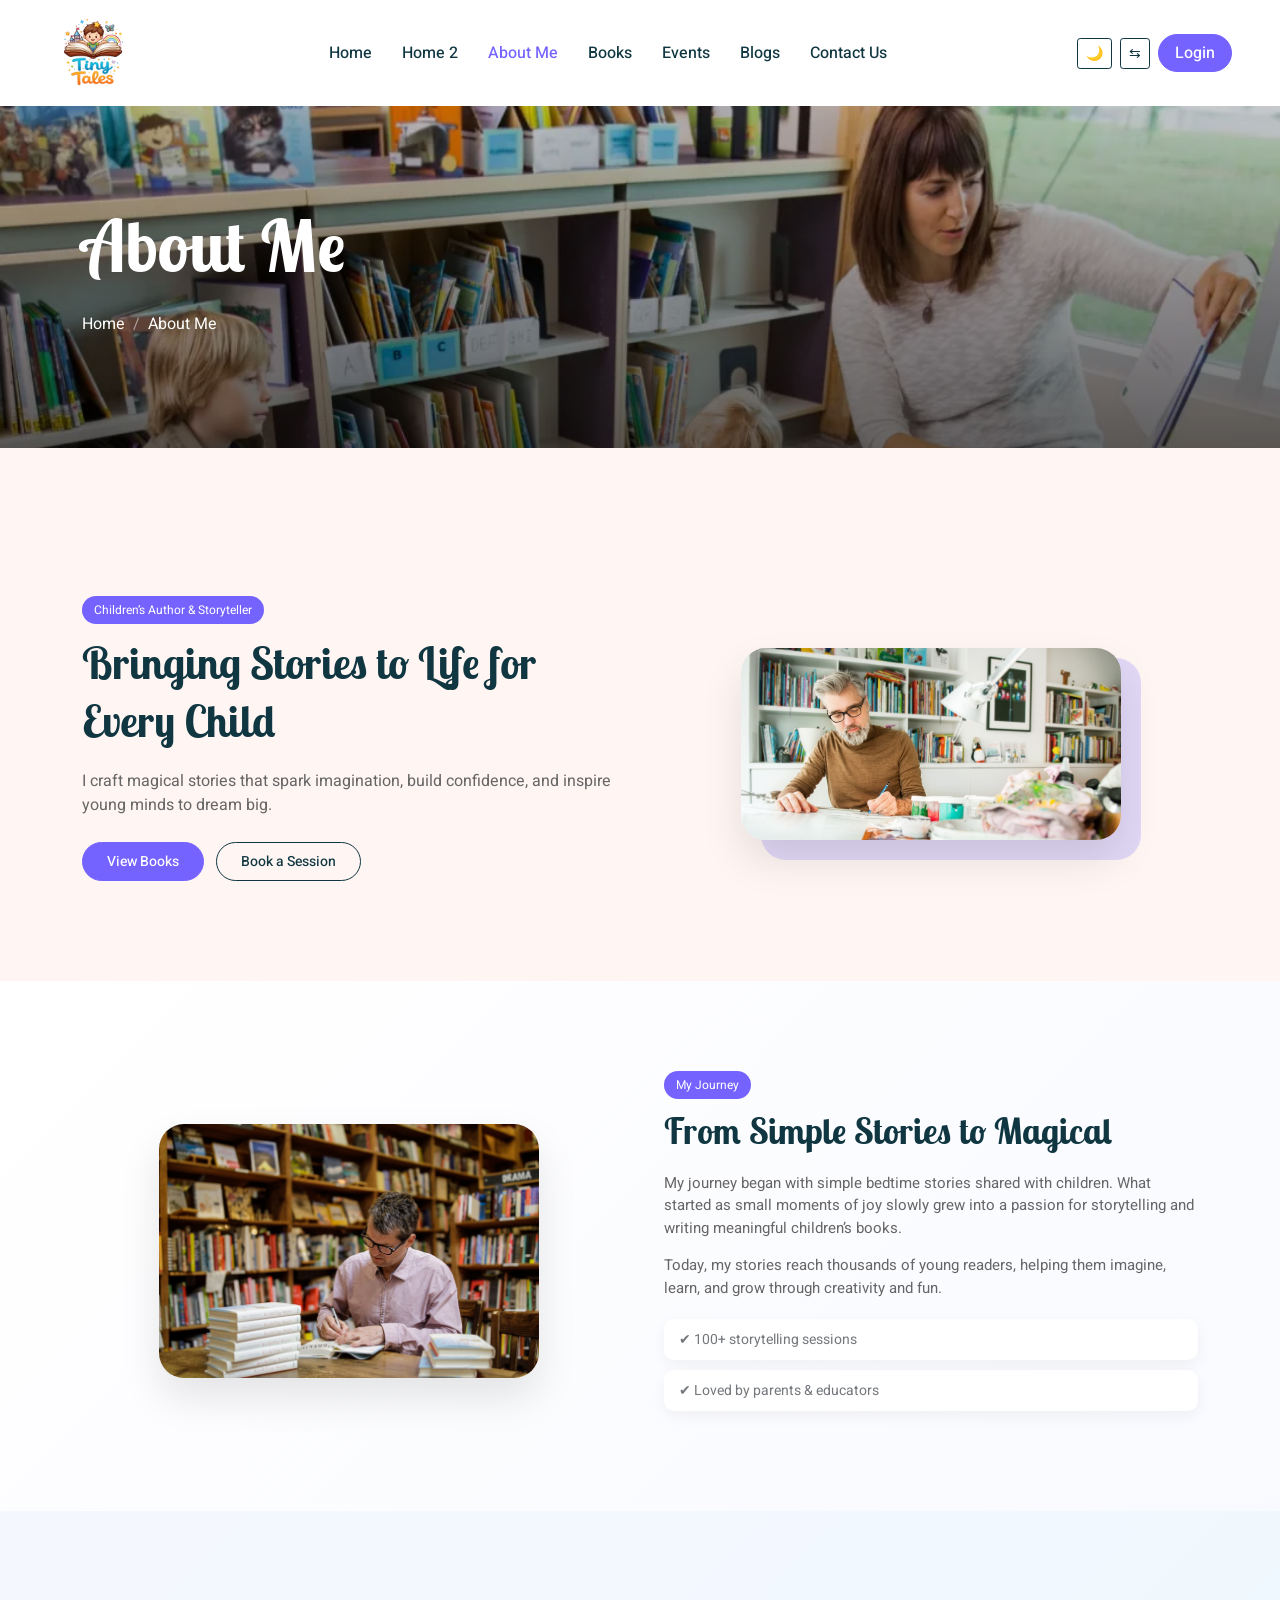
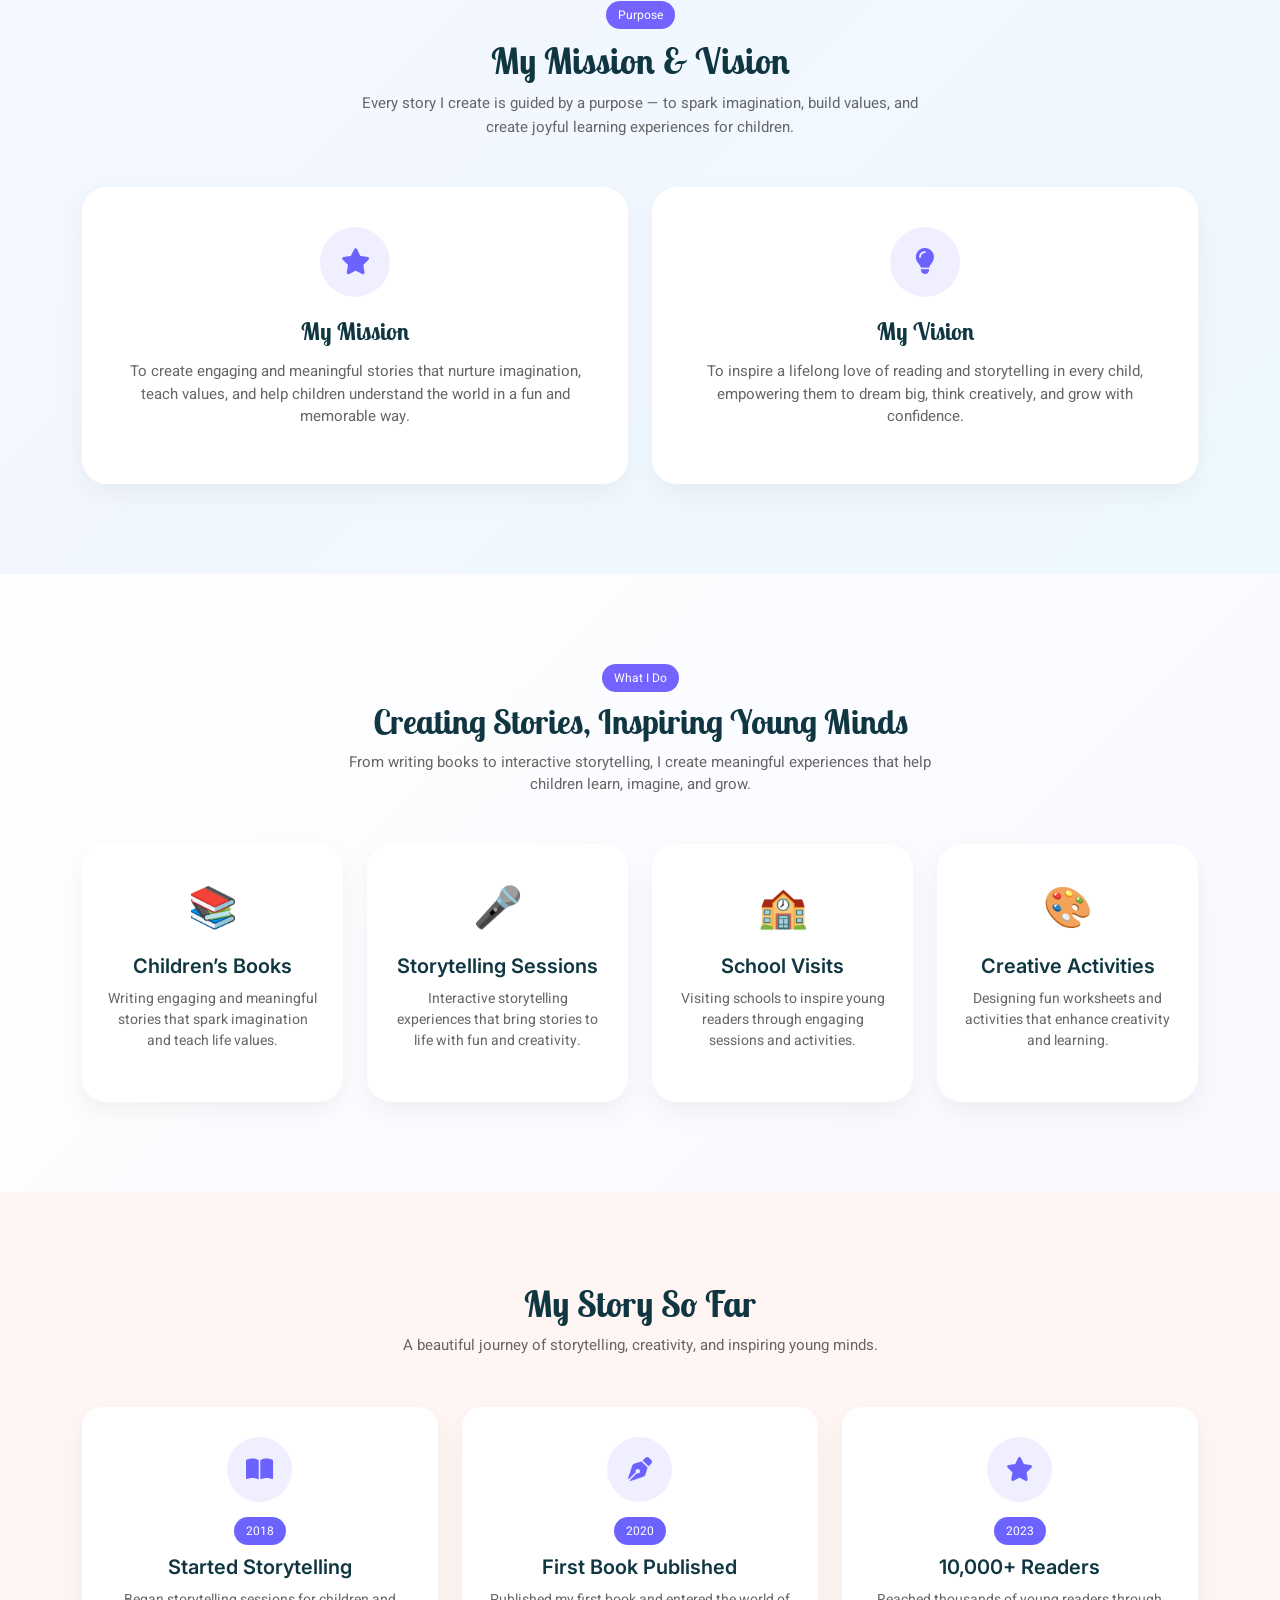
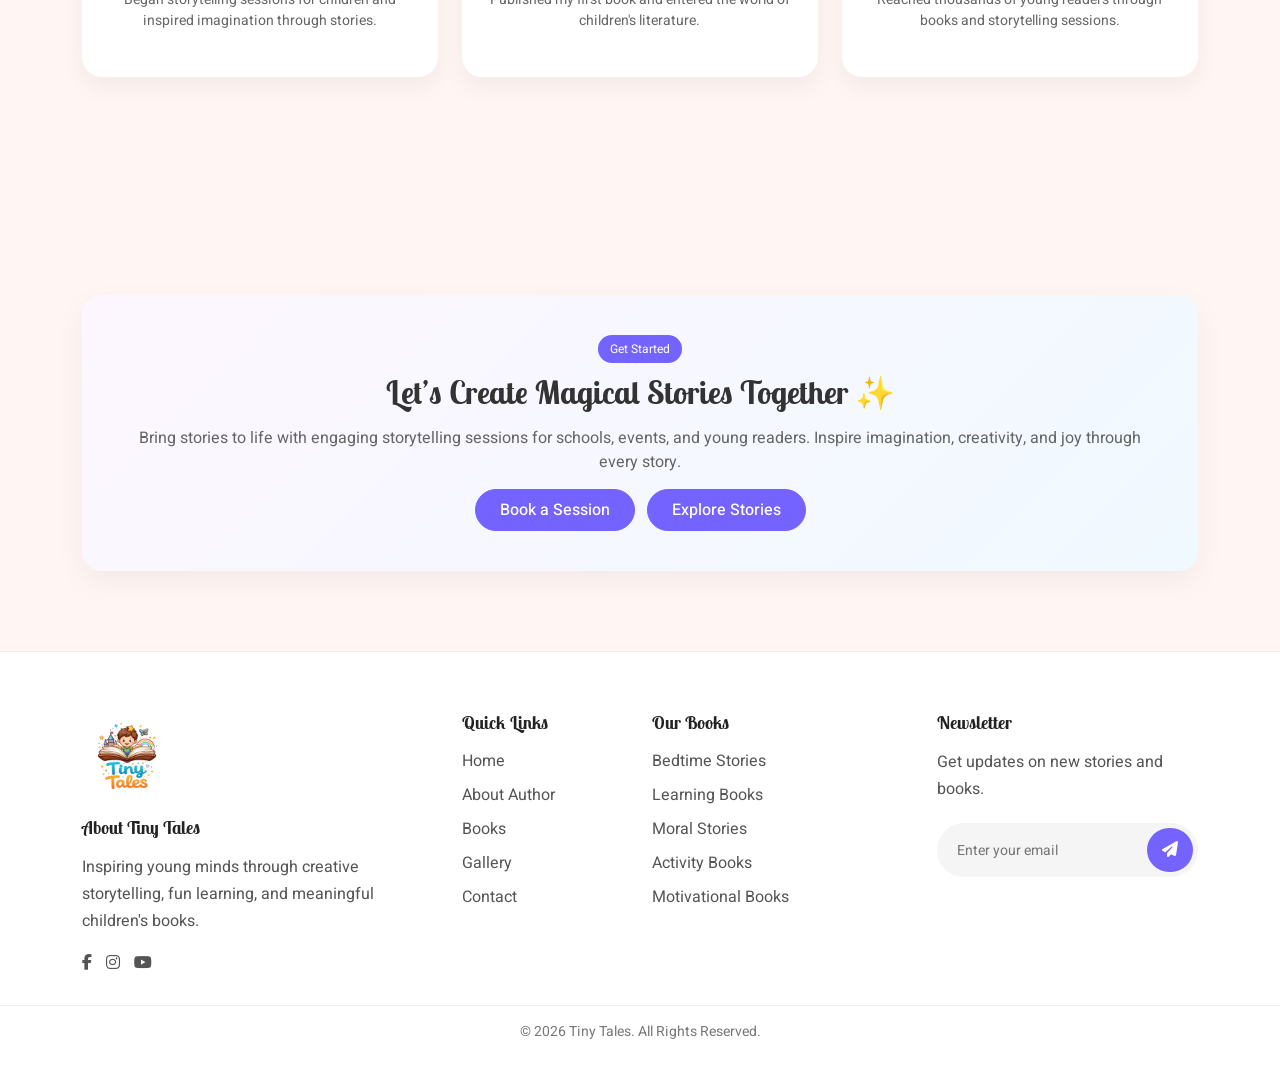
==== commit b6a83ecb: "mathu" ====
--- a/about.html
+++ b/about.html
@@ -421,82 +421,74 @@
 
 
         <!-- Footer Start -->
-        <div class="container-fluid bg-dark text-white-50 footer pt-5 mt5 wow fadeIn" data-wow-delay="0.1s">
-            <div class="container py-5">
-                <div class="row g-5">
-                    <div class="col-lg-3 col-md-6">
-                        <h3 class="text-white mb-4">Get In Touch</h3>
-                        <p class="mb-2"><i class="fa fa-map-marker-alt me-3"></i>123 Street, New York, USA</p>
-                        <p class="mb-2"><i class="fa fa-phone-alt me-3"></i>+012 345 67890</p>
-                        <p class="mb-2"><i class="fa fa-envelope me-3"></i>info@example.com</p>
-                        <div class="d-flex pt-2">
-                            <a class="btn btn-outline-light btn-social" href=""><i class="fab fa-twitter"></i></a>
-                            <a class="btn btn-outline-light btn-social" href=""><i class="fab fa-facebook-f"></i></a>
-                            <a class="btn btn-outline-light btn-social" href=""><i class="fab fa-youtube"></i></a>
-                            <a class="btn btn-outline-light btn-social" href=""><i class="fab fa-linkedin-in"></i></a>
-                        </div>
-                    </div>
-                    <div class="col-lg-3 col-md-6">
-                        <h3 class="text-white mb-4">Quick Links</h3>
-                        <a class="btn btn-link text-white-50" href="">About Us</a>
-                        <a class="btn btn-link text-white-50" href="">Contact Us</a>
-                        <a class="btn btn-link text-white-50" href="">Our Services</a>
-                        <a class="btn btn-link text-white-50" href="">Privacy Policy</a>
-                        <a class="btn btn-link text-white-50" href="">Terms & Condition</a>
-                    </div>
-                    <div class="col-lg-3 col-md-6">
-                        <h3 class="text-white mb-4">Photo Gallery</h3>
-                        <div class="row g-2 pt-2">
-                            <div class="col-4">
-                                <img class="img-fluid rounded bg-light p-1" src="img/classes-1.jpg" alt="">
-                            </div>
-                            <div class="col-4">
-                                <img class="img-fluid rounded bg-light p-1" src="img/classes-2.jpg" alt="">
-                            </div>
-                            <div class="col-4">
-                                <img class="img-fluid rounded bg-light p-1" src="img/classes-3.jpg" alt="">
-                            </div>
-                            <div class="col-4">
-                                <img class="img-fluid rounded bg-light p-1" src="img/classes-4.jpg" alt="">
-                            </div>
-                            <div class="col-4">
-                                <img class="img-fluid rounded bg-light p-1" src="img/classes-5.jpg" alt="">
-                            </div>
-                            <div class="col-4">
-                                <img class="img-fluid rounded bg-light p-1" src="img/classes-6.jpg" alt="">
-                            </div>
-                        </div>
-                    </div>
-                    <div class="col-lg-3 col-md-6">
-                        <h3 class="text-white mb-4">Newsletter</h3>
-                        <p>Dolor amet sit justo amet elitr clita ipsum elitr est.</p>
-                        <div class="position-relative mx-auto" style="max-width: 400px;">
-                            <input class="form-control bg-transparent w-100 py-3 ps-4 pe-5" type="text" placeholder="Your email">
-                            <button type="button" class="btn btn-primary py-2 position-absolute top-0 end-0 mt-2 me-2">SignUp</button>
-                        </div>
-                    </div>
+       <footer class="footer-section">
+    <div class="container">
+        <div class="row gy-4">
+
+            <!-- About + Logo -->
+            <div class="col-lg-4 col-md-6">
+                <a href="index.html" class="footer-logo">
+                    <img src="./img/logo1.png" alt="Tiny Tales Logo" class="logo-img">
+                </a>
+
+                <h4 class="footer-title">About Tiny Tales</h4>
+                <p class="footer-text">
+                    Inspiring young minds through creative storytelling, fun learning,
+                    and meaningful children's books.
+                </p>
+
+                <div class="footer-social">
+                    <a href="#"><i class="fab fa-facebook-f"></i></a>
+                    <a href="#"><i class="fab fa-instagram"></i></a>
+                    <a href="#"><i class="fab fa-youtube"></i></a>
                 </div>
             </div>
-            <div class="container">
-                <div class="copyright">
-                    <div class="row">
-                       <div class="col-md-6 text-center text-md-start mb-3 mb-md-0">
-                            &copy; <a class="border-bottom" href="#"> 2026 Tiny Tales</a> , All Right Reserved. 
-							
-							
-                        </div>
-                        <div class="col-md-6 text-center text-md-end">
-                            <div class="footer-menu">
-                                <a href="">Home</a>
-                                <a href="">Cookies</a>
-                                <a href="">Help</a>
-                                <a href="">FQAs</a>
-                            </div>
-                        </div>
-                    </div>
-                </div>
+
+            <!-- Links -->
+            <div class="col-lg-2 col-md-6">
+                <h4 class="footer-title">Quick Links</h4>
+                <ul class="footer-links">
+                    <li><a href="#">Home</a></li>
+                    <li><a href="#">About Author</a></li>
+                    <li><a href="#">Books</a></li>
+                    <li><a href="#">Gallery</a></li>
+                    <li><a href="#">Contact</a></li>
+                </ul>
             </div>
-        </div>
+
+            <!-- Books -->
+            <div class="col-lg-3 col-md-6">
+                <h4 class="footer-title">Our Books</h4>
+                <ul class="footer-links">
+                    <li><a href="#">Bedtime Stories</a></li>
+                    <li><a href="#">Learning Books</a></li>
+                    <li><a href="#">Moral Stories</a></li>
+                    <li><a href="#">Activity Books</a></li>
+                    <li><a href="#">Motivational Books</a></li>
+                </ul>
+            </div>
+
+            <!-- Newsletter -->
+            <div class="col-lg-3 col-md-6">
+                <h4 class="footer-title">Newsletter</h4>
+                <p class="footer-text">Get updates on new stories and books.</p>
+
+                <form class="newsletter-form">
+                    <input type="email" placeholder="Enter your email" required>
+                    <button type="submit">
+                        <i class="fa fa-paper-plane"></i>
+                    </button>
+                </form>
+            </div>
+
+        </div>
+    </div>
+
+    <!-- Bottom -->
+    <div class="footer-bottom text-center">
+        <p>© 2026 Tiny Tales. All Rights Reserved.</p>
+    </div>
+</footer>
         <!-- Footer End -->
 
 
--- a/css/style.css
+++ b/css/style.css
@@ -234,7 +234,14 @@
     color: #999;
     margin-bottom: 20px;
 }
-
+.book-body .meta {
+  display: flex;
+  justify-content: flex-start; /* 👈 left align */
+  align-items: center;
+  gap: 12px;
+  font-size: 13px;
+  color: #777;
+}
 /* Rounded Button (important) */
 .btn-rounded {
     display: inline-block;
@@ -3605,4 +3612,461 @@
 
 html[data-theme="dark"] .navbar-toggler-icon {
   background-image: url("data:image/svg+xml,%3Csvg viewBox='0 0 30 30' xmlns='http://www.w3.org/2000/svg'%3E%3Cpath stroke='white' stroke-width='2' d='M4 7h22M4 15h22M4 23h22'/%3E%3C/svg%3E");
+}
+/* BASE */
+.footer-section {
+    background: #fff;
+    padding: 60px 0 0;
+    border-top: 1px solid #eee;
+    color: #555;
+}
+
+/* LOGO */
+.footer-logo {
+    display: inline-block;
+    margin-bottom: 15px;
+}
+
+
+
+/* TITLES */
+.footer-title {
+    font-size: 18px;
+    font-weight: 600;
+    color: #222;
+    margin-bottom: 15px;
+}
+
+/* TEXT */
+.footer-text {
+    font-size: 16px;
+    line-height: 1.7;
+}
+
+/* LINKS */
+.footer-links {
+    list-style: none;
+    padding: 0;
+}
+
+.footer-links li {
+    margin-bottom: 10px;
+}
+
+.footer-links a {
+    text-decoration: none;
+    color: #555;
+    transition: 0.3s;
+}
+
+.footer-links a:hover {
+    color: #7563ff;
+    padding-left: 6px;
+}
+
+/* SOCIAL */
+.footer-social {
+    margin-top: 10px;
+}
+
+.footer-social a {
+    display: inline-block;
+    margin-right: 10px;
+    font-size: 16px;
+    color: #555;
+    transition: 0.3s;
+}
+
+.footer-social a:hover {
+    color: #7563ff;
+}
+/* CARD */
+.modern-newsletter {
+    background: linear-gradient(135deg, #f8f9ff, #ffffff);
+    padding: 35px 25px;
+    border-radius: 16px;
+    text-align: center;
+    box-shadow: 0 10px 30px rgba(0,0,0,0.05);
+    transition: 0.3s;
+}
+
+.modern-newsletter:hover {
+    transform: translateY(-5px);
+}
+
+/* ICON */
+.newsletter-icon {
+    width: 60px;
+    height: 60px;
+    background: #7563ff;
+    color: #fff;
+    font-size: 22px;
+    display: flex;
+    align-items: center;
+    justify-content: center;
+    margin: 0 auto 15px;
+    border-radius: 50%;
+}
+
+/* TITLE */
+.newsletter-title {
+    font-size: 20px;
+    font-weight: 600;
+    color: #222;
+    margin-bottom: 10px;
+}
+
+/* DESCRIPTION */
+.newsletter-desc {
+    font-size: 14px;
+    color: #666;
+    margin-bottom: 20px;
+}
+
+/* FORM */
+.newsletter-form-new {
+    display: flex;
+    gap: 10px;
+    justify-content: center;
+}
+
+.newsletter-form-new input {
+    flex: 1;
+    padding: 12px 15px;
+    border: 1px solid #ddd;
+    border-radius: 8px;
+    outline: none;
+    font-size: 14px;
+}
+
+.newsletter-form-new input:focus {
+    border-color: #7563ff;
+}
+
+/* BUTTON */
+.newsletter-form-new button {
+    background: #7563ff;
+    color: #fff;
+    border: none;
+    padding: 12px 18px;
+    border-radius: 8px;
+    cursor: pointer;
+    transition: 0.3s;
+}
+
+.newsletter-form-new button:hover {
+    background: #5a4be0;
+}
+
+/* PRIVACY */
+.privacy {
+    margin-top: 15px;
+    font-size: 12px;
+    color: #888;
+}
+
+/* RESPONSIVE */
+@media (max-width: 576px) {
+    .newsletter-form-new {
+        flex-direction: column;
+    }
+
+    .newsletter-form-new button {
+        width: 100%;
+    }
+}
+
+/* DARK MODE */
+html[data-theme="dark"] .modern-newsletter {
+    background: #1a1a2e;
+    box-shadow: none;
+}
+
+html[data-theme="dark"] .newsletter-title {
+    color: #fff;
+}
+
+html[data-theme="dark"] .newsletter-desc {
+    color: #bbb;
+}
+
+html[data-theme="dark"] .newsletter-form-new input {
+    background: #0f0f1a;
+    border: 1px solid #333;
+    color: #fff;
+}
+
+html[data-theme="dark"] .privacy {
+    color: #aaa;
+}
+/* NEWSLETTER (IMPROVED) */
+.newsletter-form {
+    display: flex;
+    align-items: center;
+    background: #f5f5f5;
+    border-radius: 50px;
+    padding: 5px;
+    overflow: hidden;
+}
+
+.newsletter-form input {
+    border: none;
+    outline: none;
+    padding: 10px 15px;
+    flex: 1;
+    background: transparent;
+    font-size: 14px;
+}
+
+.newsletter-form button {
+    background: #7563ff;
+    border: none;
+    color: #fff;
+    padding: 10px 15px;
+    border-radius: 50px;
+    cursor: pointer;
+    transition: 0.3s;
+}
+
+.newsletter-form button:hover {
+    background: #5a4be0;
+}
+
+/* BOTTOM */
+.footer-bottom {
+    margin-top: 30px;
+    padding: 15px 0;
+    border-top: 1px solid #eee;
+    font-size: 14px;
+    color: #777;
+}
+
+/* RESPONSIVE */
+@media (max-width: 767px) {
+    .footer-section {
+        text-align: center;
+    }
+
+    .newsletter-form {
+        flex-direction: row;
+    }
+
+    .footer-social {
+        justify-content: center;
+    }
+}
+
+@media (max-width: 576px) {
+    .newsletter-form {
+        flex-direction: column;
+        border-radius: 10px;
+    }
+
+    .newsletter-form input {
+        width: 100%;
+    }
+
+    .newsletter-form button {
+        width: 100%;
+        margin-top: 8px;
+        border-radius: 8px;
+    }
+}
+
+/* ================= DARK MODE ================= */
+
+html[data-theme="dark"] .footer-section {
+    background: #000;
+    color: #aaa;
+    border-top: 1px solid #222;
+}
+
+html[data-theme="dark"] .footer-title {
+    color: #fff;
+}
+
+html[data-theme="dark"] .footer-text {
+    color: #aaa;
+}
+
+html[data-theme="dark"] .footer-links a {
+    color: #aaa;
+}
+
+html[data-theme="dark"] .footer-links a:hover {
+    color: #7563ff;
+}
+
+html[data-theme="dark"] .footer-social a {
+    color: #aaa;
+}
+
+html[data-theme="dark"] .footer-social a:hover {
+    color: #7563ff;
+}
+
+html[data-theme="dark"] .newsletter-form {
+    background: #111;
+}
+
+html[data-theme="dark"] .newsletter-form input {
+    color: #fff;
+}
+
+html[data-theme="dark"] .footer-bottom {
+    border-top: 1px solid #222;
+    color: #888;
+}
+/* SECTION */
+.appointment-section {
+    padding: 80px 0;
+}
+
+/* LEFT */
+.appointment-content h2 {
+    font-size: 32px;
+    font-weight: 700;
+    margin-bottom: 15px;
+}
+
+.appointment-content p {
+    color: #666;
+    margin-bottom: 20px;
+}
+
+.appointment-points {
+    list-style: none;
+    padding: 0;
+    
+}
+
+.appointment-points li {
+    margin-bottom: 10px;
+    color: #444;
+}
+
+/* CARD */
+.appointment-card {
+    background: #fff;
+    padding: 30px;
+    border-radius: 16px;
+    box-shadow: 0 10px 30px rgba(0,0,0,0.05);
+}
+
+/* FORM */
+.appointment-card .form-control {
+    border-radius: 8px;
+    padding: 12px;
+    border: 1px solid #ddd;
+}
+
+.appointment-card textarea {
+    height: 100px;
+}
+
+/* BUTTON */
+.btn-appoint {
+    width: 100%;
+    background: #7563ff;
+    color: #fff;
+    padding: 12px;
+    border: none;
+    border-radius: 8px;
+    transition: 0.3s;
+}
+
+.btn-appoint:hover {
+    background: #5a4be0;
+}
+
+/* DARK MODE */
+html[data-theme="dark"] .appointment-card {
+    background: #1a1a2e;
+}
+
+html[data-theme="dark"] .appointment-content h2 {
+    color: #fff;
+}
+
+html[data-theme="dark"] .appointment-content p {
+    color: #aaa;
+}
+
+html[data-theme="dark"] .appointment-card .form-control {
+    background: #0f0f1a;
+    border: 1px solid #333;
+    color: #fff;
+}
+/* SECTION */
+.testimonial-section {
+    padding: 80px 0;
+    
+    text-align: center;
+}
+
+.testimonial-section h2 {
+    font-size: 30px;
+    margin-bottom: 10px;
+}
+
+/* CARD */
+.testimonial-card {
+    background: #fff;
+    padding: 25px;
+    border-radius: 16px;
+    text-align: left;
+    box-shadow: 0 10px 25px rgba(0,0,0,0.05);
+    transition: 0.3s;
+}
+
+.testimonial-card:hover {
+    transform: translateY(-5px);
+}
+
+/* TEXT */
+.testimonial-card p {
+    font-size: 14px;
+    color: #555;
+    margin-bottom: 20px;
+}
+
+/* USER */
+.user {
+    display: flex;
+    align-items: center;
+}
+
+.user img {
+    width: 50px;
+    height: 50px;
+    border-radius: 50%;
+    object-fit: cover;
+    margin-right: 10px;
+}
+
+.user h5 {
+    margin: 0;
+    font-size: 16px;
+}
+
+.user span {
+    font-size: 13px;
+    color: #888;
+}
+
+/* DARK MODE */
+html[data-theme="dark"] .testimonial-section {
+    background: #000;
+}
+
+html[data-theme="dark"] .testimonial-card {
+    background: #1a1a2e;
+}
+
+html[data-theme="dark"] .testimonial-card p {
+    color: #ccc;
+}
+
+html[data-theme="dark"] .user h5 {
+    color: #fff;
 }
